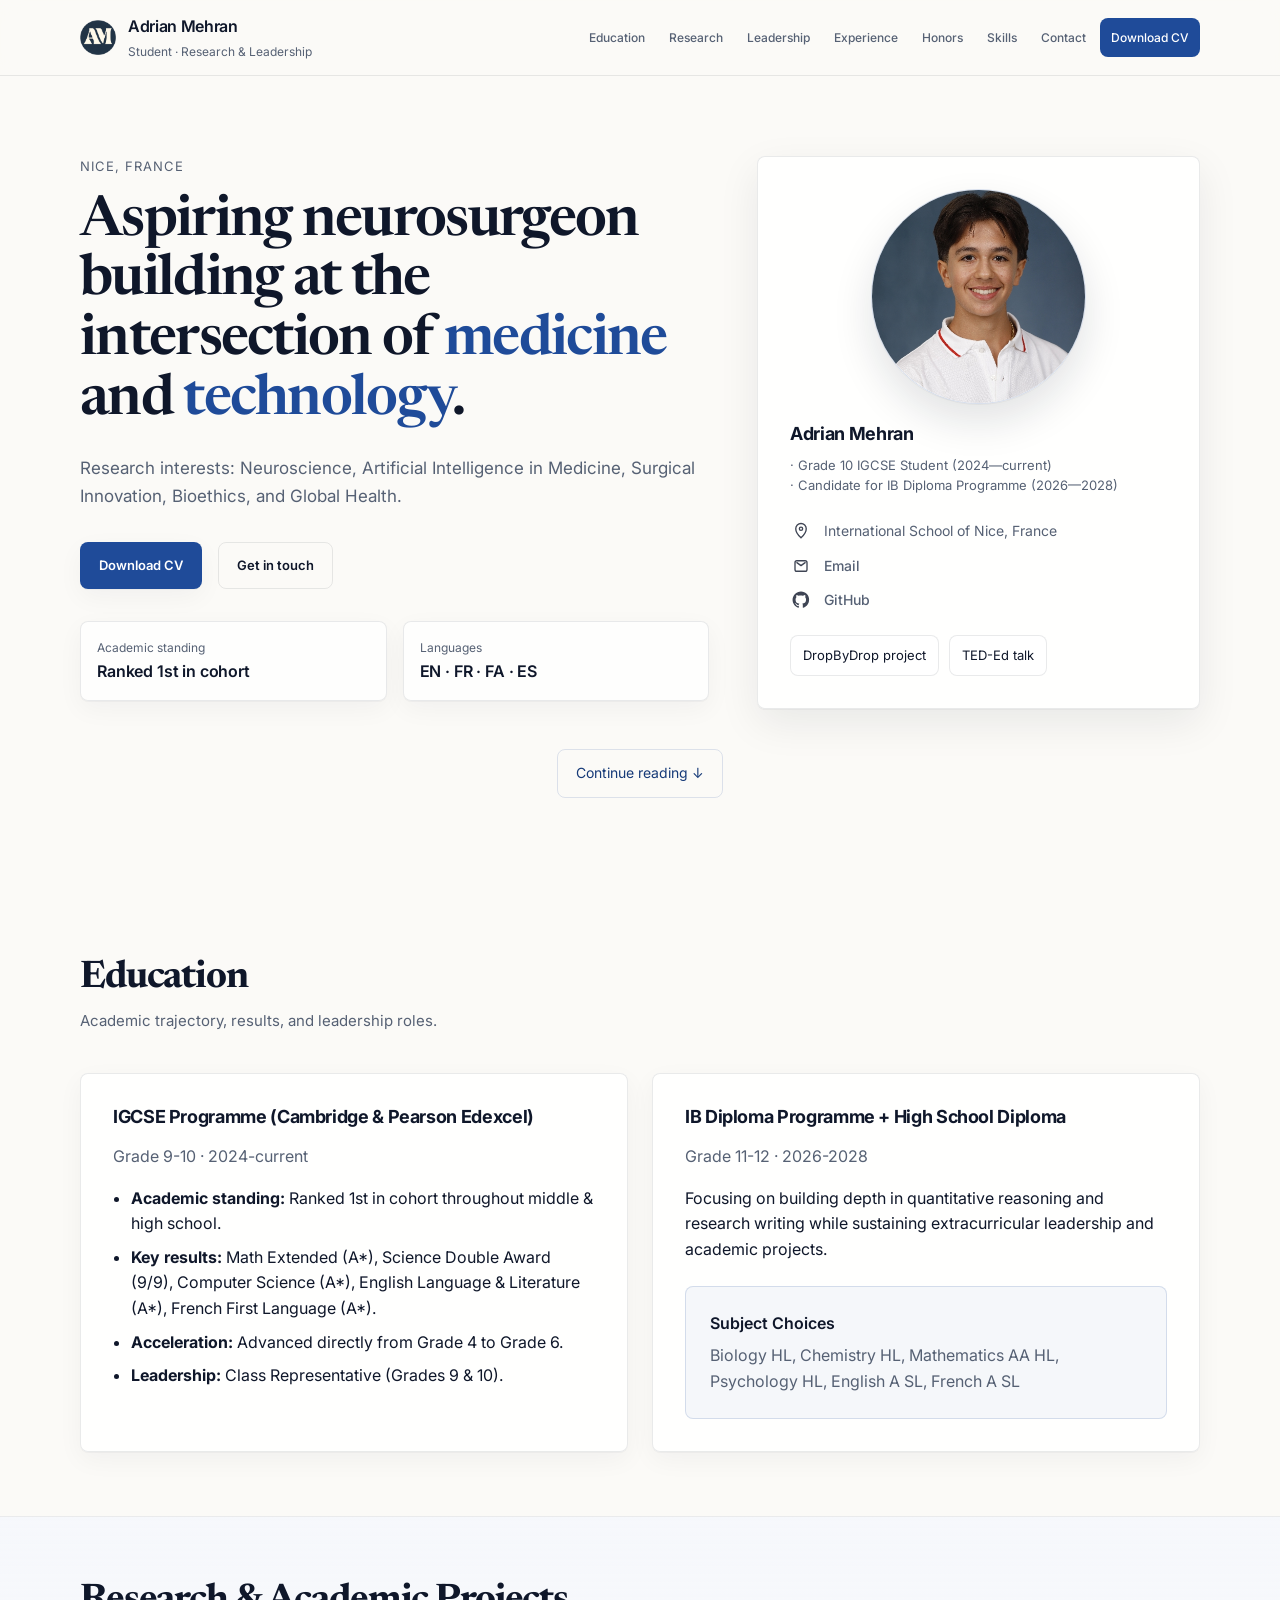
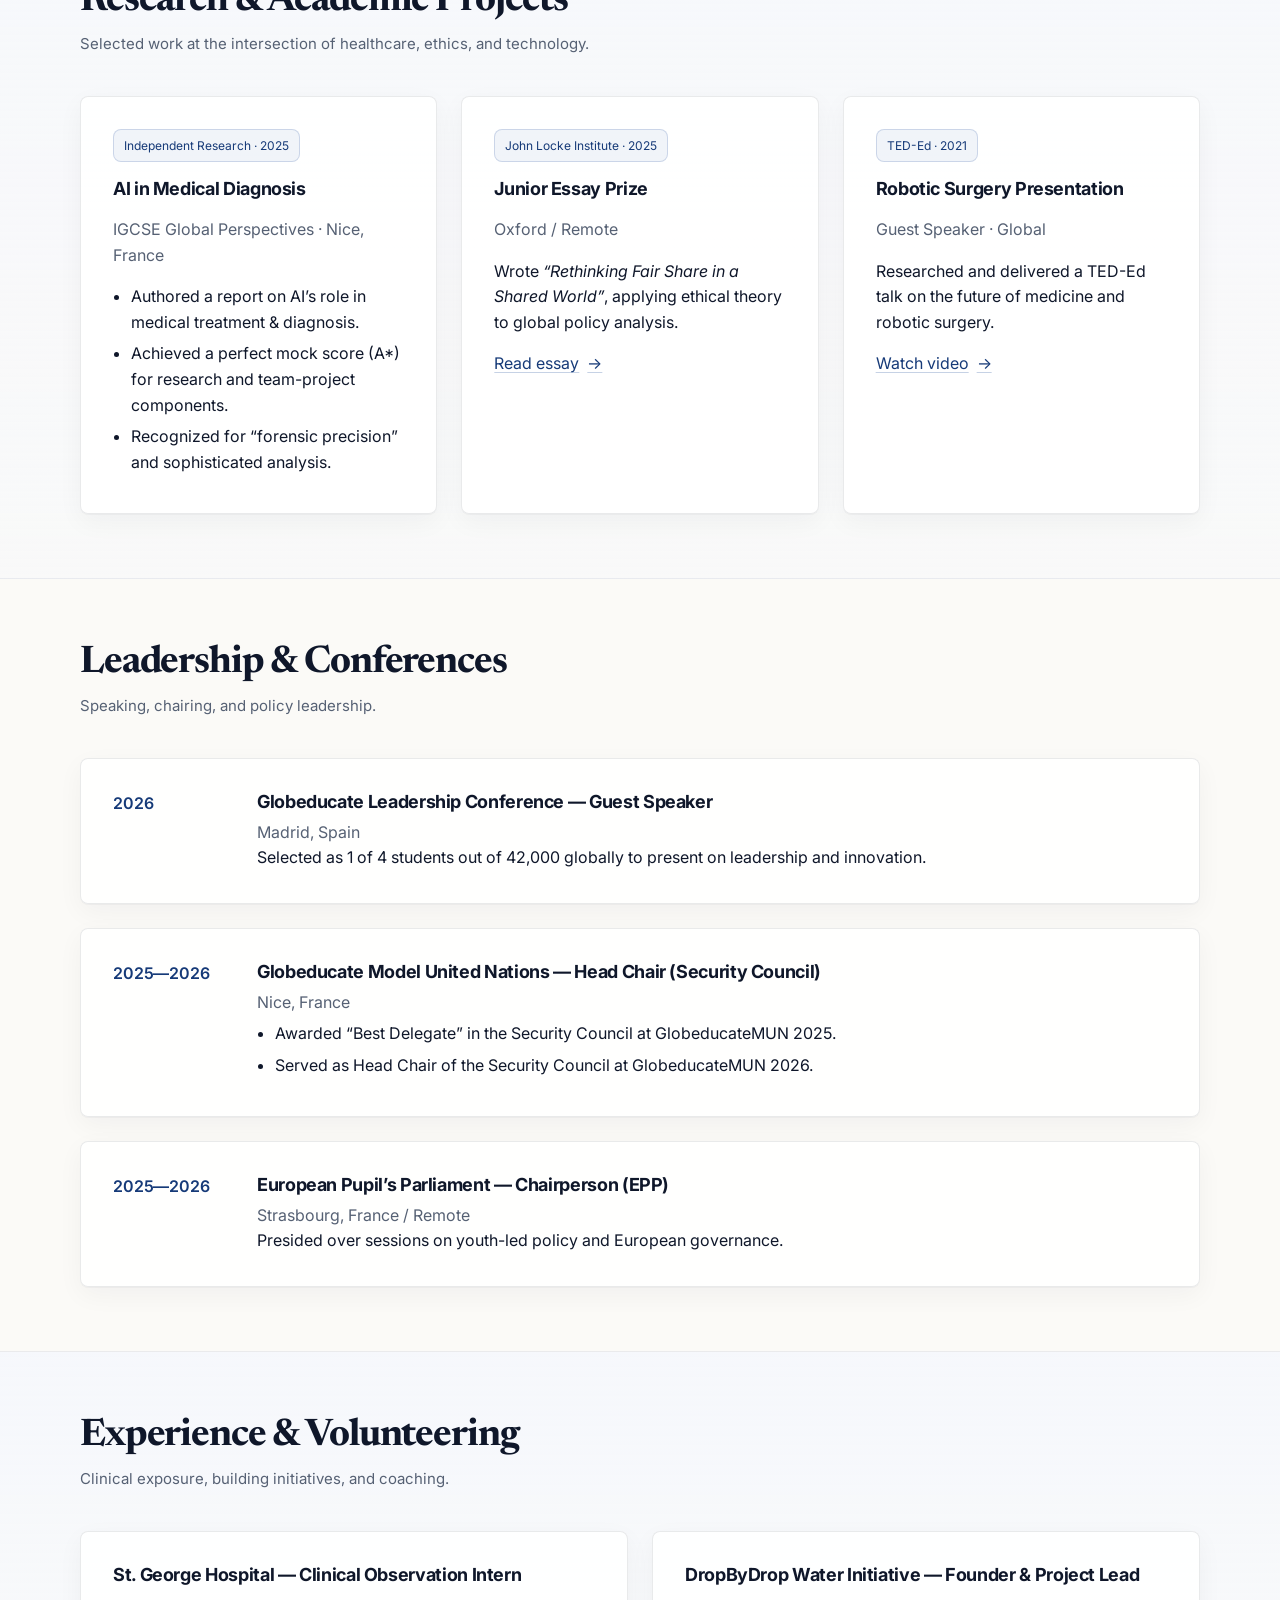
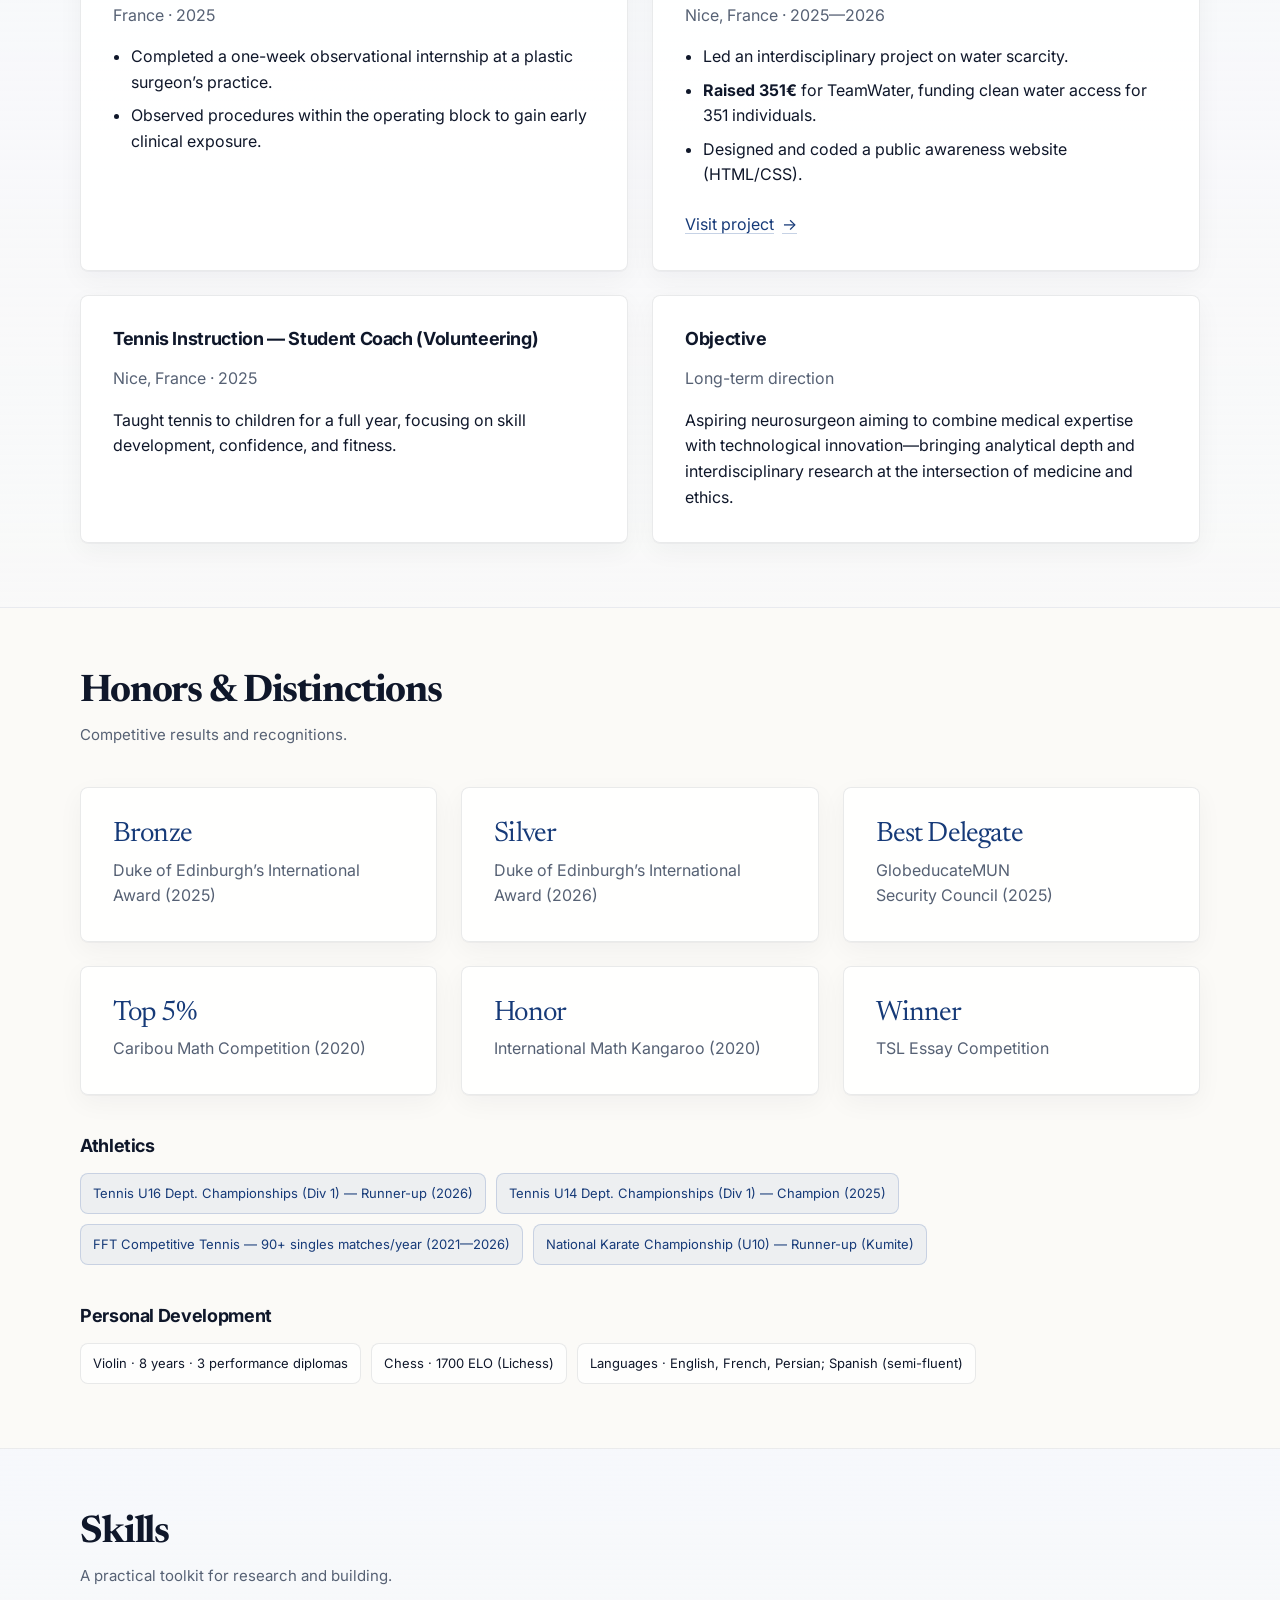
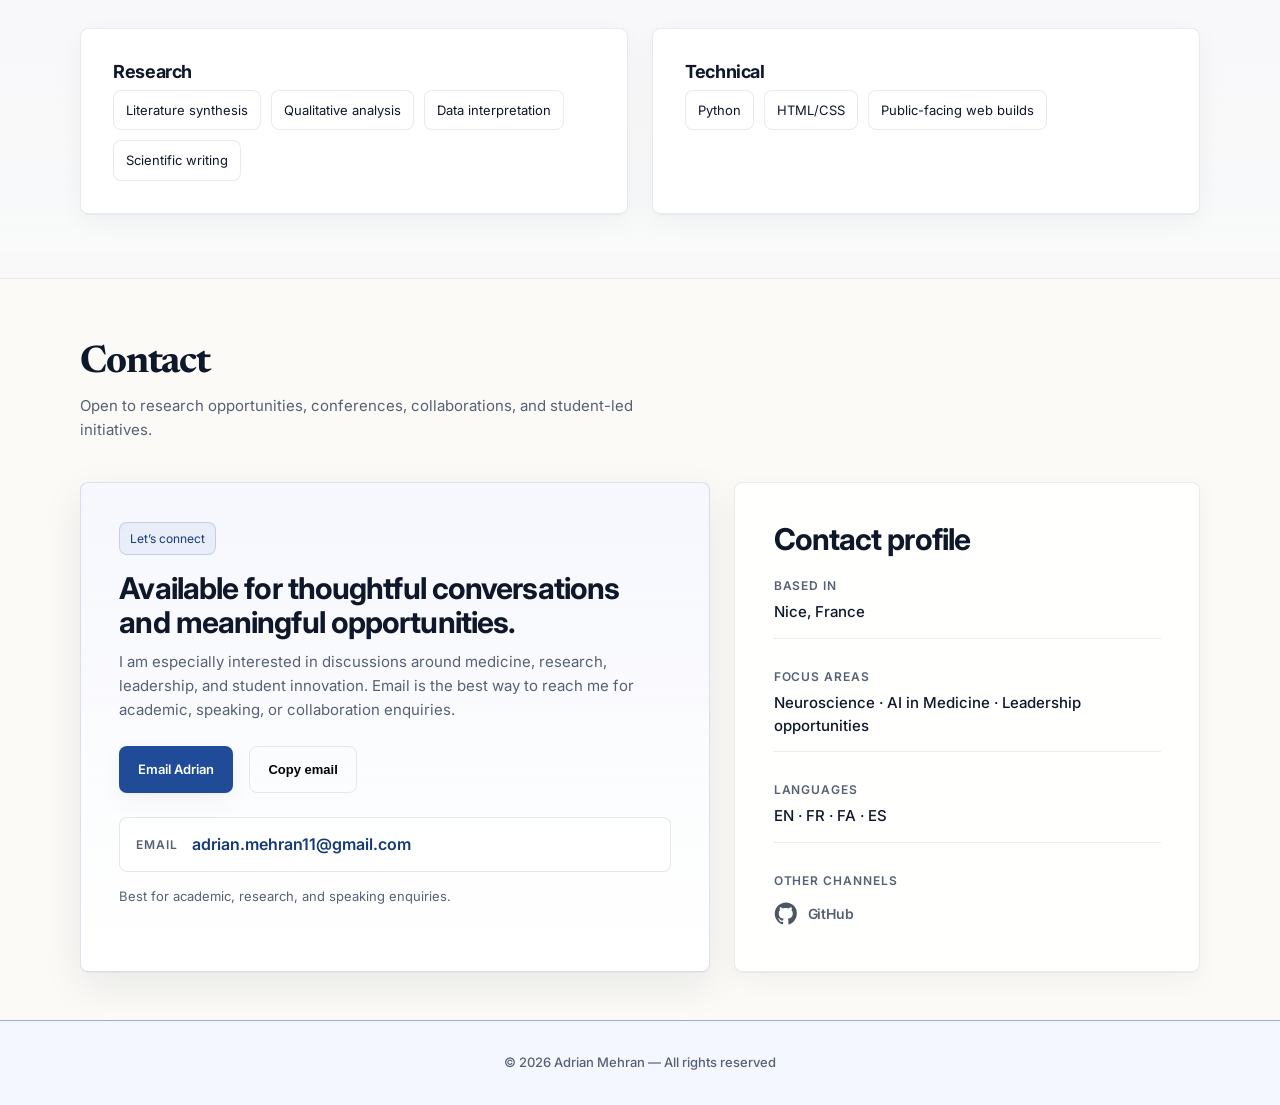
==== index.html @ 79868af9 "Add files via upload" ====
<!doctype html>
<html lang="en">
  <head>
    <meta charset="UTF-8" />
    <meta name="viewport" content="width=device-width, initial-scale=1" />
    <title>Adrian Mehran</title>
    <meta
      name="description"
      content="Adrian Mehran — Student researcher. Interests: Neuroscience, AI in Medicine, Surgical Innovation, Bioethics, Global Health."
    />

    <!-- Favicon (browser, mobile, and PWA support) -->
    <link rel="apple-touch-icon" sizes="180x180" href="./favicon/apple-touch-icon.png" />
    <link rel="icon" type="image/png" sizes="32x32" href="./favicon/favicon-32x32.png" />
    <link rel="icon" type="image/png" sizes="16x16" href="./favicon/favicon-16x16.png" />
    <link rel="shortcut icon" href="./favicon/favicon.ico" />
    <link rel="manifest" href="./favicon/site.webmanifest" />

    <!-- Clean, modern typefaces -->
    <link rel="preconnect" href="https://fonts.googleapis.com" />
    <link rel="preconnect" href="https://fonts.gstatic.com" crossorigin />
    <link
      href="https://fonts.googleapis.com/css2?family=Inter:wght@400;500;600&family=Newsreader:opsz,wght@6..72,500;6..72,600&display=swap"
      rel="stylesheet"
    />

    <link rel="stylesheet" href="style.css" />
  </head>

  <body>
    <a class="skip-link" href="#content">Skip to content</a>

    <!-- Top Nav -->
    <header class="topbar" role="banner">
      <div class="wrap topbar__inner">
        <div class="topbar__brandSlot">
          <img src="img/logo.png" alt="Logo" class="logo" />

          <a class="brand" href="#home" aria-label="Go to top">
            <span class="brand__name">Adrian Mehran</span>
            <span class="brand__tag">Student · Research & Leadership</span>
          </a>
        </div>

        <nav class="nav" aria-label="Primary">
          <button class="nav__toggle" type="button" aria-expanded="false" aria-controls="navMenu">
            <span class="nav__toggleLine"></span>
            <span class="nav__toggleLine"></span>
            <span class="nav__toggleLine"></span>
            <span class="sr-only">Open menu</span>
          </button>

          <div id="navMenu" class="nav__menu">
            <a class="nav__link" href="#education">Education</a>
            <a class="nav__link" href="#research">Research</a>
            <a class="nav__link" href="#leadership">Leadership</a>
            <a class="nav__link" href="#experience">Experience</a>
            <a class="nav__link" href="#honors">Honors</a>
            <a class="nav__link" href="#skills">Skills</a>
            <a class="nav__link" href="#contact">Contact</a>
            <a
              class="nav__link nav__link--cta nav__link--cv"
              href="assets/Adrian_Mehran_CV.pdf"
              target="_blank"
              rel="noopener noreferrer"
            >
              Download CV
            </a>
          </div>
        </nav>
      </div>
    </header>

    <main id="content">
      <!-- HERO -->
      <section id="home" class="hero">
        <div class="wrap hero__grid">
          <div class="hero__left reveal">
            <p class="eyebrow">Nice, France</p>
            <h1 class="hero__title">
              Aspiring neurosurgeon building at the intersection of
              <span class="accent">medicine</span> and
              <span class="accent">technology</span>.
            </h1>
            <p class="hero__subtitle">
              Research interests: Neuroscience, Artificial Intelligence in Medicine, Surgical
              Innovation, Bioethics, and Global Health.
            </p>

            <div class="hero__actions">
              <a class="btn btn--primary" href="assets/Adrian_Mehran_CV.pdf" download>Download CV</a>
              <a class="btn btn--ghost" href="#contact">Get in touch</a>
            </div>

            <div class="hero__meta">
              <div class="metaCard">
                <div class="metaCard__label">Academic standing</div>
                <div class="metaCard__value">Ranked 1st in cohort</div>
              </div>
              <div class="metaCard">
                <div class="metaCard__label">Languages</div>
                <div class="metaCard__value">EN · FR · FA · ES</div>
              </div>
            </div>
          </div>

          <aside class="hero__right reveal" aria-label="Profile">
            <div class="profileCard">
              <div class="profileCard__avatar">
                <img
                  class="avatarImg"
                  src="img/adrian_portrait.jpg"
                  alt="Portrait of Adrian Mehran"
                  loading="lazy"
                />
              </div>

              <div class="profileCard__body">
                <h2 class="profileCard__name">Adrian Mehran</h2>
                <p class="profileCard__role">
                  · Grade 10 IGCSE Student (2024—current)
                  <br />
                  · Candidate for IB Diploma Programme (2026—2028)
                </p>

                <ul class="infoList" aria-label="Contact links">
                  <li class="infoItem">
                    <span class="infoIcon" aria-hidden="true">
                      <svg viewBox="0 0 24 24" width="18" height="18" fill="none">
                        <path
                          d="M12 21s7-6.1 7-12a7 7 0 1 0-14 0c0 5.9 7 12 7 12Z"
                          stroke="currentColor"
                          stroke-width="1.8"
                        />
                        <path
                          d="M12 11.2a2.2 2.2 0 1 0 0-4.4 2.2 2.2 0 0 0 0 4.4Z"
                          stroke="currentColor"
                          stroke-width="1.8"
                        />
                      </svg>
                    </span>
                    <span class="infoText">International School of Nice, France</span>
                  </li>

                  <li class="infoItem">
                    <span class="infoIcon" aria-hidden="true">
                      <svg viewBox="0 0 24 24" width="18" height="18" fill="none">
                        <path
                          d="M4 7.5A2.5 2.5 0 0 1 6.5 5h11A2.5 2.5 0 0 1 20 7.5v9A2.5 2.5 0 0 1 17.5 19h-11A2.5 2.5 0 0 1 4 16.5v-9Z"
                          stroke="currentColor"
                          stroke-width="1.8"
                        />
                        <path
                          d="m6.5 7.5 5.5 4 5.5-4"
                          stroke="currentColor"
                          stroke-width="1.8"
                          stroke-linecap="round"
                          stroke-linejoin="round"
                        />
                      </svg>
                    </span>
                    <a class="infoLink" href="mailto:adrian.mehran11@gmail.com">Email</a>
                  </li>

                  <li class="infoItem">
                    <span class="infoIcon" aria-hidden="true">
                      <svg viewBox="0 0 24 24" width="18" height="18" fill="currentColor">
                        <path
                          d="M12 .5C5.73.5.75 5.48.75 11.75c0 4.92 3.19 9.1 7.62 10.58.56.1.76-.24.76-.54v-2c-3.1.67-3.75-1.32-3.75-1.32-.5-1.28-1.23-1.62-1.23-1.62-1-.68.08-.67.08-.67 1.1.08 1.68 1.13 1.68 1.13.98 1.68 2.57 1.2 3.2.92.1-.71.38-1.2.7-1.47-2.47-.28-5.06-1.24-5.06-5.5 0-1.22.43-2.22 1.13-3-.12-.28-.49-1.41.1-2.94 0 0 .92-.29 3.02 1.15.88-.25 1.82-.37 2.75-.38.93 0 1.87.13 2.75.38 2.1-1.44 3.02-1.15 3.02-1.15.59 1.53.22 2.66.1 2.94.7.78 1.13 1.78 1.13 3 0 4.27-2.6 5.22-5.08 5.49.39.34.74 1.02.74 2.06v3.05c0 .3.2.65.77.54 4.43-1.48 7.62-5.66 7.62-10.58C23.25 5.48 18.27.5 12 .5Z"
                        />
                      </svg>
                    </span>
                    <a class="infoLink" href="https://github.com/adrianmehran" target="_blank" rel="noreferrer">
                      GitHub
                    </a>
                  </li>
                </ul>

                <div class="profileCard__links">
                  <a class="chip" href="https://adrianmehran.github.io/DropByDrop/" target="_blank" rel="noreferrer">
                    DropByDrop project
                  </a>
                  <a class="chip" href="https://www.youtube.com/watch?v=IgIJ4zUXR5Q" target="_blank" rel="noreferrer">
                    TED-Ed talk
                  </a>
                </div>
              </div>
            </div>
          </aside>
        </div>

        <div class="hero__scroll">
          <a href="#education" class="scrollBtn">Continue reading ↓</a>
        </div>
      </section>

      <!-- EDUCATION -->
      <section id="education" class="section">
        <div class="wrap">
          <div class="sectionHeader reveal">
            <h2>Education</h2>
            <p>Academic trajectory, results, and leadership roles.</p>
          </div>

          <div class="grid2">
            <article class="card reveal">
              <div class="card__top">
                <h3>IGCSE Programme (Cambridge & Pearson Edexcel)</h3>
                <p class="muted">Grade 9-10 · 2024-current</p>
              </div>
              <ul class="list">
                <li><strong>Academic standing:</strong> Ranked 1st in cohort throughout middle & high school.</li>
                <li>
                  <strong>Key results:</strong> Math Extended (A*), Science Double Award (9/9),
                  Computer Science (A*), English Language & Literature (A*), French First
                  Language (A*).
                </li>
                <li><strong>Acceleration:</strong> Advanced directly from Grade 4 to Grade 6.</li>
                <li><strong>Leadership:</strong> Class Representative (Grades 9 & 10).</li>
              </ul>
            </article>

            <article class="card reveal">
              <div class="card__top">
                <h3>IB Diploma Programme + High School Diploma</h3>
                <p class="muted">Grade 11-12 · 2026-2028</p>
              </div>
              <p class="body">
                Focusing on building depth in quantitative reasoning and research writing while
                sustaining extracurricular leadership and academic projects.
              </p>

              <div class="callout">
                <div class="callout__title">Subject Choices</div>
                <p class="callout__text">
                  Biology HL, Chemistry HL, Mathematics AA HL, Psychology HL, English A SL, French A SL
                </p>
              </div>
            </article>
          </div>
        </div>
      </section>

      <!-- RESEARCH -->
      <section id="research" class="section section--tint">
        <div class="wrap">
          <div class="sectionHeader reveal">
            <h2>Research & Academic Projects</h2>
            <p>Selected work at the intersection of healthcare, ethics, and technology.</p>
          </div>

          <div class="grid3">
            <article class="card card--hover reveal">
              <div class="pill">Independent Research · 2025</div>
              <h3>AI in Medical Diagnosis</h3>
              <p class="muted">IGCSE Global Perspectives · Nice, France</p>
              <ul class="list list--tight">
                <li>Authored a report on AI’s role in medical treatment & diagnosis.</li>
                <li>Achieved a perfect mock score (A*) for research and team-project components.</li>
                <li>Recognized for “forensic precision” and sophisticated analysis.</li>
              </ul>
            </article>

            <article class="card card--hover reveal">
              <div class="pill">John Locke Institute · 2025</div>
              <h3>Junior Essay Prize</h3>
              <p class="muted">Oxford / Remote</p>
              <p class="body">
                Wrote <em>“Rethinking Fair Share in a Shared World”</em>, applying ethical theory
                to global policy analysis.
              </p>
              <a class="textLink" href="assets/Adrian Mehran John Locke Essay 2025.pdf" target="_blank" rel="noreferrer">
                Read essay <span aria-hidden="true">→</span>
              </a>
            </article>

            <article class="card card--hover reveal">
              <div class="pill">TED-Ed · 2021</div>
              <h3>Robotic Surgery Presentation</h3>
              <p class="muted">Guest Speaker · Global</p>
              <p class="body">
                Researched and delivered a TED-Ed talk on the future of medicine and robotic
                surgery.
              </p>
              <a class="textLink" href="https://www.youtube.com/watch?v=IgIJ4zUXR5Q" target="_blank" rel="noreferrer">
                Watch video <span aria-hidden="true">→</span>
              </a>
            </article>
          </div>
        </div>
      </section>

      <!-- LEADERSHIP -->
      <section id="leadership" class="section">
        <div class="wrap">
          <div class="sectionHeader reveal">
            <h2>Leadership & Conferences</h2>
            <p>Speaking, chairing, and policy leadership.</p>
          </div>

          <div class="timeline">
            <article class="tItem reveal">
              <div class="tItem__time">2026</div>
              <div class="tItem__content">
                <h3>Globeducate Leadership Conference — Guest Speaker</h3>
                <p class="muted">Madrid, Spain</p>
                <p class="body">
                  Selected as 1 of 4 students out of 42,000 globally to present on leadership and innovation.
                </p>
              </div>
            </article>

            <article class="tItem reveal">
              <div class="tItem__time">2025—2026</div>
              <div class="tItem__content">
                <h3>Globeducate Model United Nations — Head Chair (Security Council)</h3>
                <p class="muted">Nice, France</p>
                <ul class="list list--tight">
                  <li>Awarded “Best Delegate” in the Security Council at GlobeducateMUN 2025.</li>
                  <li>Served as Head Chair of the Security Council at GlobeducateMUN 2026.</li>
                </ul>
              </div>
            </article>

            <article class="tItem reveal">
              <div class="tItem__time">2025—2026</div>
              <div class="tItem__content">
                <h3>European Pupil’s Parliament — Chairperson (EPP)</h3>
                <p class="muted">Strasbourg, France / Remote</p>
                <p class="body">Presided over sessions on youth-led policy and European governance.</p>
              </div>
            </article>
          </div>
        </div>
      </section>

      <!-- EXPERIENCE -->
      <section id="experience" class="section section--tint">
        <div class="wrap">
          <div class="sectionHeader reveal">
            <h2>Experience & Volunteering</h2>
            <p>Clinical exposure, building initiatives, and coaching.</p>
          </div>

          <div class="grid2">
            <article class="card reveal">
              <div class="card__top">
                <h3>St. George Hospital — Clinical Observation Intern</h3>
                <p class="muted">France · 2025</p>
              </div>
              <ul class="list">
                <li>Completed a one-week observational internship at a plastic surgeon’s practice.</li>
                <li>Observed procedures within the operating block to gain early clinical exposure.</li>
              </ul>
            </article>

            <article class="card reveal">
              <div class="card__top">
                <h3>DropByDrop Water Initiative — Founder & Project Lead</h3>
                <p class="muted">Nice, France · 2025—2026</p>
              </div>
              <ul class="list">
                <li>Led an interdisciplinary project on water scarcity.</li>
                <li><strong>Raised 351€</strong> for TeamWater, funding clean water access for 351 individuals.</li>
                <li>Designed and coded a public awareness website (HTML/CSS).</li>
              </ul>
              <a class="textLink" href="https://adrianmehran.github.io/DropByDrop/" target="_blank" rel="noreferrer">
                Visit project <span aria-hidden="true">→</span>
              </a>
            </article>

            <article class="card reveal">
              <div class="card__top">
                <h3>Tennis Instruction — Student Coach (Volunteering)</h3>
                <p class="muted">Nice, France · 2025</p>
              </div>
              <p class="body">
                Taught tennis to children for a full year, focusing on skill development,
                confidence, and fitness.
              </p>
            </article>

            <article class="card reveal">
              <div class="card__top">
                <h3>Objective</h3>
                <p class="muted">Long-term direction</p>
              </div>
              <p class="body">
                Aspiring neurosurgeon aiming to combine medical expertise with technological
                innovation—bringing analytical depth and interdisciplinary research at the
                intersection of medicine and ethics.
              </p>
            </article>
          </div>
        </div>
      </section>

      <!-- HONORS -->
      <section id="honors" class="section">
        <div class="wrap">
          <div class="sectionHeader reveal">
            <h2>Honors & Distinctions</h2>
            <p>Competitive results and recognitions.</p>
          </div>

          <div class="grid3">
            <article class="statCard reveal">
              <div class="statCard__value">Bronze</div>
              <div class="statCard__label">Duke of Edinburgh’s International Award (2025)</div>
            </article>
            <article class="statCard reveal">
              <div class="statCard__value">Silver</div>
              <div class="statCard__label">Duke of Edinburgh’s International Award (2026)</div>
            </article>
            <article class="statCard reveal">
              <div class="statCard__value">Best Delegate</div>
              <div class="statCard__label">GlobeducateMUN <br> Security Council (2025)</div>
            </article>
            <article class="statCard reveal">
              <div class="statCard__value">Top 5%</div>
              <div class="statCard__label">Caribou Math Competition (2020)</div>
            </article>
            <article class="statCard reveal">
              <div class="statCard__value">Honor</div>
              <div class="statCard__label">International Math Kangaroo (2020)</div>
            </article>
            <article class="statCard reveal">
              <div class="statCard__value">Winner</div>
              <div class="statCard__label">TSL Essay Competition</div>
            </article>
          </div>

          <div class="subSection reveal">
            <h3>Athletics</h3>
            <div class="chips">
              <span class="chip chip--solid">Tennis U16 Dept. Championships (Div 1) — Runner-up (2026)</span>
              <span class="chip chip--solid">Tennis U14 Dept. Championships (Div 1) — Champion (2025)</span>
              <span class="chip chip--solid">FFT Competitive Tennis — 90+ singles matches/year (2021—2026)</span>
              <span class="chip chip--solid">National Karate Championship (U10) — Runner-up (Kumite)</span>
            </div>
          </div>

          <div class="subSection reveal">
            <h3>Personal Development</h3>
            <div class="chips">
              <span class="chip">Violin · 8 years · 3 performance diplomas</span>
              <span class="chip">Chess · 1700 ELO (Lichess)</span>
              <span class="chip">Languages · English, French, Persian; Spanish (semi-fluent)</span>
            </div>
          </div>
        </div>
      </section>

      <!-- SKILLS -->
      <section id="skills" class="section section--tint">
        <div class="wrap">
          <div class="sectionHeader reveal">
            <h2>Skills</h2>
            <p>A practical toolkit for research and building.</p>
          </div>

          <div class="grid2">
            <article class="card reveal">
              <h3>Research</h3>
              <div class="chips">
                <span class="chip">Literature synthesis</span>
                <span class="chip">Qualitative analysis</span>
                <span class="chip">Data interpretation</span>
                <span class="chip">Scientific writing</span>
              </div>
            </article>
            <article class="card reveal">
              <h3>Technical</h3>
              <div class="chips">
                <span class="chip">Python</span>
                <span class="chip">HTML/CSS</span>
                <span class="chip">Public-facing web builds</span>
              </div>
            </article>
          </div>
        </div>
      </section>

      <!-- CONTACT -->
      <section id="contact" class="section contactSection">
        <div class="wrap">
          <div class="sectionHeader reveal">
            <h2>Contact</h2>
            <p>Open to research opportunities, conferences, collaborations, and student-led initiatives.</p>
          </div>

          <div class="contactGrid">
            <article class="card contactCard contactCard--primary reveal">
              <span class="pill">Let’s connect</span>
              <h3>Available for thoughtful conversations and meaningful opportunities.</h3>
              <p class="body contactLead">
                I am especially interested in discussions around medicine, research, leadership,
                and student innovation. Email is the best way to reach me for academic, speaking,
                or collaboration enquiries.
              </p>

              <div class="contactActions">
                <a class="btn btn--primary" href="mailto:adrian.mehran11@gmail.com">Email Adrian</a>
                <button class="btn btn--ghost" type="button" data-copy="adrian.mehran11@gmail.com">
                  Copy email
                </button>
              </div>

              <div class="contactEmailRow" aria-label="Email address">
                <span class="contactEmailLabel">Email</span>
                <a class="contactEmailValue" href="mailto:adrian.mehran11@gmail.com">
                  adrian.mehran11@gmail.com
                </a>
              </div>

              <p class="contactNote">Best for academic, research, and speaking enquiries.</p>
              <p class="contactToast" id="copyToast" role="status" aria-live="polite"></p>
            </article>

            <article class="card contactCard reveal">
              <h3>Contact profile</h3>
              <div class="contactFacts" aria-label="Contact profile details">
                <div class="contactFact">
                  <span class="contactFact__label">Based in</span>
                  <span class="contactFact__value">Nice, France</span>
                </div>
                <div class="contactFact">
                  <span class="contactFact__label">Focus areas</span>
                  <span class="contactFact__value">Neuroscience · AI in Medicine · Leadership opportunities</span>
                </div>
                <div class="contactFact">
                  <span class="contactFact__label">Languages</span>
                  <span class="contactFact__value">EN · FR · FA · ES</span>
                </div>
                <div class="contactFact contactFact--channels">
                  <span class="contactFact__label">Other channels</span>
                
                  <div class="contactChannels">
                    <a class="contactChannel" href="https://github.com/adrianmehran" target="_blank" rel="noreferrer">
                      <span class="contactChannel__icon contactChannel__icon--github" aria-hidden="true">
                        <svg viewBox="0 0 24 24" width="22" height="22" fill="currentColor">
                          <path d="M12 .5C5.73.5.75 5.48.75 11.75c0 4.92 3.19 9.1 7.62 10.58.56.1.76-.24.76-.54v-2c-3.1.67-3.75-1.32-3.75-1.32-.5-1.28-1.23-1.62-1.23-1.62-1-.68.08-.67.08-.67 1.1.08 1.68 1.13 1.68 1.13.98 1.68 2.57 1.2 3.2.92.1-.71.38-1.2.7-1.47-2.47-.28-5.06-1.24-5.06-5.5 0-1.22.43-2.22 1.13-3-.12-.28-.49-1.41.1-2.94 0 0 .92-.29 3.02 1.15.88-.25 1.82-.37 2.75-.38.93 0 1.87.13 2.75.38 2.1-1.44 3.02-1.15 3.02-1.15.59 1.53.22 2.66.1 2.94.7.78 1.13 1.78 1.13 3 0 4.27-2.6 5.22-5.08 5.49.39.34.74 1.02.74 2.06v3.05c0 .3.2.65.77.54 4.43-1.48 7.62-5.66 7.62-10.58C23.25 5.48 18.27.5 12 .5Z"/>
                        </svg>
                      </span>
                      <span class="contactChannel__text">GitHub</span>
                    </a>
                  </div>
                </div>
              </div>
            </article>
          </div>

          <footer class="footer">
            <p class="tiny muted">© <span id="year"></span> Adrian Mehran — All rights reserved</p>
          </footer>
        </div>
      </section>
    </main>

    <script src="script.js"></script>
  </body>
</html>
---- style.css ----
/* =========================
   Design system (8pt grid)
   ========================= */
:root {
  --bg: #fbfaf7;
  --surface: #ffffff;
  --surface-soft: #f8f8f5;
  --tint: #f4f7ff;
  --text: #0f172a;
  --muted: #566174;
  --border: rgba(15, 23, 42, 0.09);

  --brand: #1f4b99;
  --brand-ink: #163a78;
  --ring: rgba(31, 75, 153, 0.22);

  --shadow-sm: 0 1px 0 rgba(15, 23, 42, 0.03), 0 8px 26px rgba(15, 23, 42, 0.045);
  --shadow-md: 0 1px 0 rgba(15, 23, 42, 0.04), 0 14px 42px rgba(15, 23, 42, 0.08);

  --radius: 8px;
  --radius-sm: 8px;

  --space-1: 8px;
  --space-2: 16px;
  --space-3: 24px;
  --space-4: 32px;
  --space-5: 40px;
  --space-6: 48px;
  --space-7: 56px;
  --space-8: 64px;

  --max: 1120px;

  --font-sans: Inter, system-ui, -apple-system, Segoe UI, Roboto, Helvetica, Arial, "Apple Color Emoji",
    "Segoe UI Emoji";
  --font-serif: Newsreader, ui-serif, Georgia, serif;
}

*,
*::before,
*::after {
  box-sizing: border-box;
}

html {
  scroll-behavior: smooth;
}

@media (prefers-reduced-motion: reduce) {
  html {
    scroll-behavior: auto;
  }

  *,
  *::before,
  *::after {
    animation-duration: 0.01ms !important;
    animation-iteration-count: 1 !important;
    scroll-behavior: auto !important;
    transition-duration: 0.01ms !important;
  }
}

body {
  margin: 0;
  font-family: var(--font-sans);
  color: var(--text);
  background: var(--bg);
  line-height: 1.6;
}

a {
  color: inherit;
  text-decoration: none;
}

a:focus-visible,
button:focus-visible {
  outline: none;
  box-shadow: 0 0 0 4px var(--ring);
  border-radius: var(--radius-sm);
}

.wrap {
  width: min(var(--max), calc(100% - 2 * var(--space-3)));
  margin: 0 auto;
}

.skip-link {
  position: absolute;
  left: -999px;
  top: var(--space-2);
  padding: var(--space-1) var(--space-2);
  background: var(--surface);
  border: 1px solid var(--border);
  border-radius: var(--radius-sm);
  box-shadow: var(--shadow-sm);
  z-index: 9999;
}

.skip-link:focus {
  left: var(--space-2);
}

/* =========================
   Topbar / Nav
   ========================= */
.topbar {
  position: sticky;
  top: 0;
  z-index: 50;
  backdrop-filter: blur(10px);
  background: rgba(251, 250, 247, 0.9);
  border-bottom: 1px solid var(--border);
}

.topbar__inner {
  display: flex;
  align-items: center;
  justify-content: space-between;
  gap: var(--space-3);
  padding: 14px 0;
}

.topbar__brandSlot {
  display: flex;
  align-items: center;
  gap: 12px;
}

.logo {
  width: 36px;
  height: 36px;
  object-fit: contain;
}

.brand {
  display: grid;
  gap: 2px;
  min-width: 200px;
}

.brand__name {
  font-weight: 600;
  letter-spacing: -0.02em;
}

.brand__tag {
  font-size: 12px;
  color: var(--muted);
}

.nav {
  display: flex;
  align-items: center;
}

.nav__menu {
  display: flex;
  align-items: center;
  gap: 4px;
}

.nav__link {
  font-size: 12px;
  font-weight: 500;
  color: var(--muted);
  padding: 9px 10px;
  border-radius: var(--radius-sm);
  transition: background 160ms ease, color 160ms ease, border-color 160ms ease;
}

.nav__link:hover {
  background: rgba(31, 75, 153, 0.07);
  color: var(--brand-ink);
}

.nav__link.is-active {
  background: rgba(31, 75, 153, 0.08);
  color: var(--brand-ink);
}

.nav__link--cta {
  border: 1px solid rgba(31, 75, 153, 0.2);
}

.nav__link--cta:hover {
  background: rgba(31, 75, 153, 0.1);
}

.nav__link--cv {
  background: var(--brand);
  color: white;
  border: 1px solid rgba(31, 75, 153, 0.35);
}

.nav__link--cv:hover {
  background: var(--brand-ink);
  color: white;
}

.nav__toggle {
  display: none;
  background: transparent;
  border: 1px solid var(--border);
  border-radius: var(--radius-sm);
  padding: 10px;
  box-shadow: var(--shadow-sm);
}

.nav__toggleLine {
  display: block;
  width: 18px;
  height: 2px;
  background: var(--text);
  margin: 4px 0;
  border-radius: 99px;
}

.sr-only {
  position: absolute;
  width: 1px;
  height: 1px;
  padding: 0;
  margin: -1px;
  overflow: hidden;
  clip: rect(0, 0, 0, 0);
  white-space: nowrap;
  border: 0;
}

/* =========================
   Hero
   ========================= */
.hero {
  padding: calc(var(--space-8) + var(--space-2)) 0 var(--space-6);
}

.hero__grid {
  display: grid;
  grid-template-columns: 1.35fr 0.95fr;
  gap: var(--space-6);
  align-items: start;
}

.eyebrow {
  margin: 0 0 var(--space-2);
  color: var(--muted);
  font-size: 13px;
  letter-spacing: 0.08em;
  text-transform: uppercase;
}

.hero__title {
  margin: 0 0 var(--space-3);
  font-family: var(--font-serif);
  font-weight: 600;
  letter-spacing: -0.03em;
  line-height: 1.06;
  font-size: clamp(38px, 4.4vw, 58px);
}

.accent {
  color: var(--brand);
}

.hero__subtitle {
  margin: 0 0 var(--space-4);
  color: var(--muted);
  max-width: 56ch;
  font-size: 17px;
}

.hero__actions {
  display: flex;
  gap: var(--space-2);
  margin-bottom: var(--space-4);
  flex-wrap: wrap;
}

.btn {
  border: 1px solid var(--border);
  border-radius: var(--radius-sm);
  padding: 12px 18px;
  font-size: 13px;
  font-weight: 600;
  background: var(--surface);
  box-shadow: var(--shadow-sm);
  cursor: pointer;
  transition: transform 160ms ease, box-shadow 160ms ease, background 160ms ease, border-color 160ms ease;
}

.btn:hover {
  transform: translateY(-1px);
  box-shadow: var(--shadow-md);
}

.btn--primary {
  background: var(--brand);
  color: white;
  border-color: rgba(31, 75, 153, 0.28);
}

.btn--primary:hover {
  background: var(--brand-ink);
}

.btn--ghost {
  background: transparent;
  box-shadow: none;
}

.btn--ghost:hover {
  background: rgba(255, 255, 255, 0.72);
}

.hero__meta {
  display: grid;
  grid-template-columns: 1fr 1fr;
  gap: var(--space-2);
}

.metaCard {
  padding: var(--space-2);
  border: 1px solid var(--border);
  border-radius: var(--radius);
  background: rgba(255, 255, 255, 0.76);
  box-shadow: var(--shadow-sm);
}

.metaCard__label {
  font-size: 12px;
  color: var(--muted);
}

.metaCard__value {
  margin-top: 2px;
  font-weight: 600;
  letter-spacing: -0.01em;
}

.profileCard {
  border: 1px solid var(--border);
  border-radius: var(--radius);
  background: rgba(255, 255, 255, 0.88);
  box-shadow: var(--shadow-md);
  overflow: hidden;
}

.profileCard__avatar {
  padding: var(--space-4) var(--space-4) var(--space-2);
  display: flex;
  justify-content: center;
}

.avatarImg {
  width: 215px;
  height: 215px;
  border-radius: 50%;
  object-fit: cover;
  border: 1px solid rgba(31, 75, 153, 0.18);
  box-shadow: 0 1px 0 rgba(15, 23, 42, 0.04), 0 18px 40px rgba(15, 23, 42, 0.12);
}

.profileCard__body {
  padding: 0 var(--space-4) var(--space-4);
}

.profileCard__name {
  margin: 0;
  font-size: 18px;
  letter-spacing: -0.02em;
}

.profileCard__role {
  margin: 6px 0 var(--space-3);
  color: var(--muted);
  font-size: 13px;
}

.profileCard__links {
  display: flex;
  gap: 10px;
  flex-wrap: wrap;
}

/* Info list */
.infoList {
  list-style: none;
  padding: 0;
  margin: 0 0 var(--space-3);
  display: grid;
  gap: 12px;
}

.infoItem {
  display: grid;
  grid-template-columns: 22px 1fr;
  gap: 12px;
  align-items: center;
  color: var(--muted);
  font-size: 14px;
}

.infoIcon {
  width: 22px;
  height: 22px;
  display: grid;
  place-items: center;
  color: rgba(15, 23, 42, 0.8);
}

.infoIcon svg {
  display: block;
}

.infoText {
  color: var(--muted);
}

.infoLink {
  color: var(--muted);
  text-decoration: none;
  font-weight: 500;
}

.infoLink:hover {
  color: var(--brand-ink);
  text-decoration: underline;
  text-decoration-color: rgba(31, 75, 153, 0.55);
  text-underline-offset: 3px;
}

.infoLink:focus-visible {
  color: var(--brand-ink);
  text-decoration: underline;
  text-decoration-color: rgba(31, 75, 153, 0.45);
  text-underline-offset: 3px;
}

/* Hero scroll CTA */
.hero__scroll {
  display: flex;
  justify-content: center;
  margin-top: var(--space-5);
}

.scrollBtn {
  font-size: 14px;
  padding: 12px 18px;
  border-radius: var(--radius-sm);
  background: transparent;
  color: var(--brand-ink);
  border: 1px solid rgba(31, 75, 153, 0.14);
  text-decoration: none;
  transition: background 180ms ease, transform 180ms ease;
}

.scrollBtn:hover {
  background: rgba(31, 75, 153, 0.08);
  transform: translateY(-1px);
}

/* =========================
   Sections
   ========================= */
.section {
  padding: var(--space-8) 0;
}

.section--tint {
  background: linear-gradient(180deg, rgba(244, 247, 255, 0.62), rgba(244, 247, 255, 0.28));
  border-top: 1px solid rgba(15, 23, 42, 0.06);
  border-bottom: 1px solid rgba(15, 23, 42, 0.06);
}

.sectionHeader {
  margin-bottom: var(--space-5);
}

.sectionHeader h2 {
  margin: 0 0 10px;
  font-family: var(--font-serif);
  letter-spacing: -0.03em;
  line-height: 1.08;
  font-size: clamp(30px, 3vw, 38px);
}

.sectionHeader p {
  margin: 0;
  color: var(--muted);
  max-width: 66ch;
  font-size: 15px;
}

.grid2 {
  display: grid;
  grid-template-columns: 1fr 1fr;
  gap: var(--space-3);
}

.grid3 {
  display: grid;
  grid-template-columns: repeat(3, 1fr);
  gap: var(--space-3);
}

.card {
  border: 1px solid var(--border);
  border-radius: var(--radius);
  background: rgba(255, 255, 255, 0.88);
  box-shadow: var(--shadow-sm);
  padding: var(--space-4);
}

.card__top {
  margin-bottom: var(--space-2);
}

.card h3,
.card__top h3,
.tItem__content h3,
.subSection h3 {
  margin: 0 0 6px;
  font-size: 18px;
  line-height: 1.25;
  letter-spacing: -0.02em;
}

.muted {
  color: var(--muted);
}

.body {
  margin: 0;
  color: var(--text);
}

.tiny {
  font-size: 12px;
}

.card--hover {
  transition: transform 160ms ease, box-shadow 160ms ease;
}

.card--hover:hover {
  transform: translateY(-1px);
  box-shadow: var(--shadow-md);
}

.list {
  margin: 0;
  padding-left: 18px;
  color: var(--text);
}

.list li {
  margin: 8px 0;
}

.list--tight li {
  margin: 6px 0;
}

.pill {
  display: inline-flex;
  align-items: center;
  gap: 8px;
  font-size: 12px;
  color: var(--brand-ink);
  border: 1px solid rgba(31, 75, 153, 0.18);
  background: rgba(31, 75, 153, 0.06);
  padding: 6px 10px;
  border-radius: var(--radius-sm);
  margin-bottom: var(--space-2);
}

.callout {
  margin-top: var(--space-3);
  padding: var(--space-3);
  border-radius: var(--radius-sm);
  border: 1px solid rgba(31, 75, 153, 0.16);
  background: rgba(31, 75, 153, 0.045);
}

.callout__title {
  font-weight: 600;
  margin-bottom: 6px;
}

.callout__text {
  margin: 0;
  color: var(--muted);
}

.textLink {
  display: inline-flex;
  gap: 8px;
  align-items: center;
  margin-top: var(--space-2);
  color: var(--brand-ink);
  text-decoration: underline;
  text-decoration-color: rgba(31, 75, 153, 0.25);
  text-underline-offset: 3px;
}

.textLink:hover {
  text-decoration-color: rgba(31, 75, 153, 0.55);
}

/* Timeline */
.timeline {
  display: grid;
  gap: var(--space-3);
}

.tItem {
  display: grid;
  grid-template-columns: 120px 1fr;
  gap: var(--space-3);
  padding: var(--space-4);
  border: 1px solid var(--border);
  border-radius: var(--radius);
  background: rgba(255, 255, 255, 0.88);
  box-shadow: var(--shadow-sm);
}

.tItem__time {
  font-weight: 600;
  color: var(--brand-ink);
  letter-spacing: -0.01em;
}

.tItem__content p {
  margin: 0;
}

/* Stats */
.statCard {
  padding: var(--space-4);
  border-radius: var(--radius);
  border: 1px solid var(--border);
  background: rgba(255, 255, 255, 0.88);
  box-shadow: var(--shadow-sm);
}

.statCard__value {
  font-family: var(--font-serif);
  font-size: 28px;
  line-height: 1.05;
  letter-spacing: -0.03em;
  margin-bottom: 8px;
  color: var(--brand-ink);
}

.statCard__label {
  color: var(--muted);
}

/* Chips */
.chips {
  display: flex;
  flex-wrap: wrap;
  gap: 10px;
}

.chip {
  display: inline-flex;
  align-items: center;
  padding: 9px 12px;
  border-radius: var(--radius-sm);
  border: 1px solid var(--border);
  background: rgba(255, 255, 255, 0.7);
  font-size: 13px;
  color: var(--text);
}

.chip--solid {
  background: rgba(31, 75, 153, 0.06);
  border-color: rgba(31, 75, 153, 0.18);
  color: var(--brand-ink);
}

.subSection {
  margin-top: var(--space-5);
}

.subSection h3 {
  margin-bottom: var(--space-2);
}

/* Contact */
.contactSection {
  position: relative;
  overflow: hidden;
  padding-bottom: 0;
}

.contactGrid {
  display: grid;
  grid-template-columns: 1.15fr 0.85fr;
  gap: var(--space-3);
  align-items: stretch;
}

.contactCard {
  height: 100%;
  padding: clamp(28px, 3vw, 40px);
}

.contactCard--primary {
  background: linear-gradient(180deg, rgba(244, 247, 255, 0.78), rgba(255, 255, 255, 0.9));
  border-color: rgba(31, 75, 153, 0.16);
  box-shadow: var(--shadow-md);
}

.contactCard h3 {
  margin: 0 0 10px;
  font-size: clamp(24px, 3vw, 30px);
  letter-spacing: -0.03em;
  line-height: 1.15;
}

.contactLead {
  max-width: 58ch;
  color: var(--muted);
  font-size: 15px;
}

.contactActions {
  display: flex;
  gap: var(--space-2);
  flex-wrap: wrap;
  margin-top: var(--space-3);
}

.contactEmailRow {
  margin-top: var(--space-3);
  padding: 14px 16px;
  border: 1px solid rgba(15, 23, 42, 0.1);
  border-radius: var(--radius-sm);
  background: rgba(255, 255, 255, 0.72);
  display: flex;
  flex-wrap: wrap;
  align-items: center;
  gap: 10px 14px;
}

.contactEmailLabel {
  font-size: 12px;
  font-weight: 600;
  letter-spacing: 0.08em;
  text-transform: uppercase;
  color: var(--muted);
}

.contactEmailValue {
  font-weight: 600;
  color: var(--brand-ink);
  word-break: break-word;
}

.contactNote {
  margin: 14px 0 0;
  color: var(--muted);
  font-size: 13px;
}

.contactToast {
  min-height: 24px;
  margin: 12px 0 0;
  display: inline-flex;
  align-items: center;
  padding: 0 12px;
  border-radius: var(--radius-sm);
  background: rgba(31, 75, 153, 0.08);
  color: var(--brand-ink);
  font-size: 12px;
  font-weight: 600;
}

.contactToast:empty {
  padding: 0;
  min-height: 0;
  background: transparent;
}

.contactFacts {
  display: grid;
  gap: 14px;
  margin-top: var(--space-2);
}

.contactFact {
  padding: 14px 0;
  border-bottom: 1px solid rgba(15, 23, 42, 0.08);
  display: grid;
  gap: 6px;
}

.contactFact:first-child {
  padding-top: 4px;
}

.contactFact:last-child {
  border-bottom: 0;
  padding-bottom: 0;
}

.contactFact__label {
  font-size: 12px;
  font-weight: 600;
  letter-spacing: 0.08em;
  text-transform: uppercase;
  color: var(--muted);
}

.contactFact__value {
  font-size: 15px;
  font-weight: 500;
  line-height: 1.5;
}

.contactFact--channels {
  gap: 12px;
}

.contactChannels {
  display: flex;
  align-items: center;
  gap: 28px;
  flex-wrap: wrap;
}

.contactChannel {
  display: inline-flex;
  align-items: center;
  gap: 10px;
  color: var(--muted);
  text-decoration: none;
  transition: color 160ms ease, opacity 160ms ease;
}

.contactChannel:hover {
  color: var(--brand-ink);
  opacity: 0.9;
}

.contactChannel__icon {
  width: 24px;
  height: 24px;
  display: grid;
  place-items: center;
  flex: 0 0 24px;
}

.contactChannel__icon svg {
  width: 24px;
  height: 24px;
  display: block;
}

.contactChannel__icon--github {
  color: #4b5563;
}

.contactChannel__text {
  font-size: 14px;
  font-weight: 600;
  letter-spacing: -0.01em;
}

/* Contact footer zone */
#contact {
  position: relative;
  overflow: hidden;
  padding-bottom: 0;
}

#contact .footer {
  margin-top: var(--space-6);
  padding: var(--space-4) 0 var(--space-4);
  position: relative;
  text-align: center;
}

#contact .footer p {
  margin: 0;
  color: var(--muted);
  font-size: 13px;
  font-weight: 500;
}

#contact .footer::after {
  content: "";
  position: absolute;
  top: 0;
  left: 50%;
  transform: translateX(-50%);
  width: 100vw;
  height: 100%;
  background: var(--tint);
  z-index: -1;
}

#contact .footer::before {
  content: "";
  position: absolute;
  top: 0;
  left: 50%;
  transform: translateX(-50%);
  width: 100vw;
  height: 1px;
  background: rgba(31, 75, 153, 0.42);
  z-index: 1;
}

#contact .wrap:last-child {
  margin-bottom: 0;
}

/* Reveal animation */
.reveal {
  opacity: 0;
  transform: translateY(8px);
  transition: opacity 380ms ease, transform 380ms ease;
}

.reveal.is-visible {
  opacity: 1;
  transform: translateY(0);
}

/* Global scroll offset */
section {
  scroll-margin-top: 74px;
}

#education {
  margin-top: var(--space-6);
}

/* Responsive */
@media (max-width: 980px) {
  .hero__grid {
    grid-template-columns: 1fr;
  }

  .hero__meta {
    grid-template-columns: 1fr;
  }

  .grid3 {
    grid-template-columns: 1fr;
  }

  .grid2 {
    grid-template-columns: 1fr;
  }

  .contactGrid {
    grid-template-columns: 1fr;
  }

  .contactCard {
    padding: 28px;
  }

  .tItem {
    grid-template-columns: 1fr;
  }

  .tItem__time {
    font-size: 13px;
  }
}

@media (max-width: 760px) {
  .wrap {
    width: min(var(--max), calc(100% - 2 * var(--space-2)));
  }

  .hero {
    padding-top: var(--space-7);
  }

  .hero__title {
    font-size: clamp(34px, 12vw, 44px);
  }

  .nav__toggle {
    display: inline-flex;
    flex-direction: column;
    align-items: center;
    justify-content: center;
  }

  .nav__menu {
    position: absolute;
    right: calc((100% - min(var(--max), calc(100% - 2 * var(--space-2)))) / 2);
    top: 62px;
    width: min(360px, calc(100vw - 24px));
    display: none;
    flex-direction: column;
    align-items: stretch;
    padding: 10px;
    border-radius: var(--radius);
    border: 1px solid var(--border);
    background: rgba(255, 255, 255, 0.94);
    box-shadow: var(--shadow-md);
  }

  .nav__menu.is-open {
    display: flex;
  }

  .nav__link {
    width: 100%;
  }
}
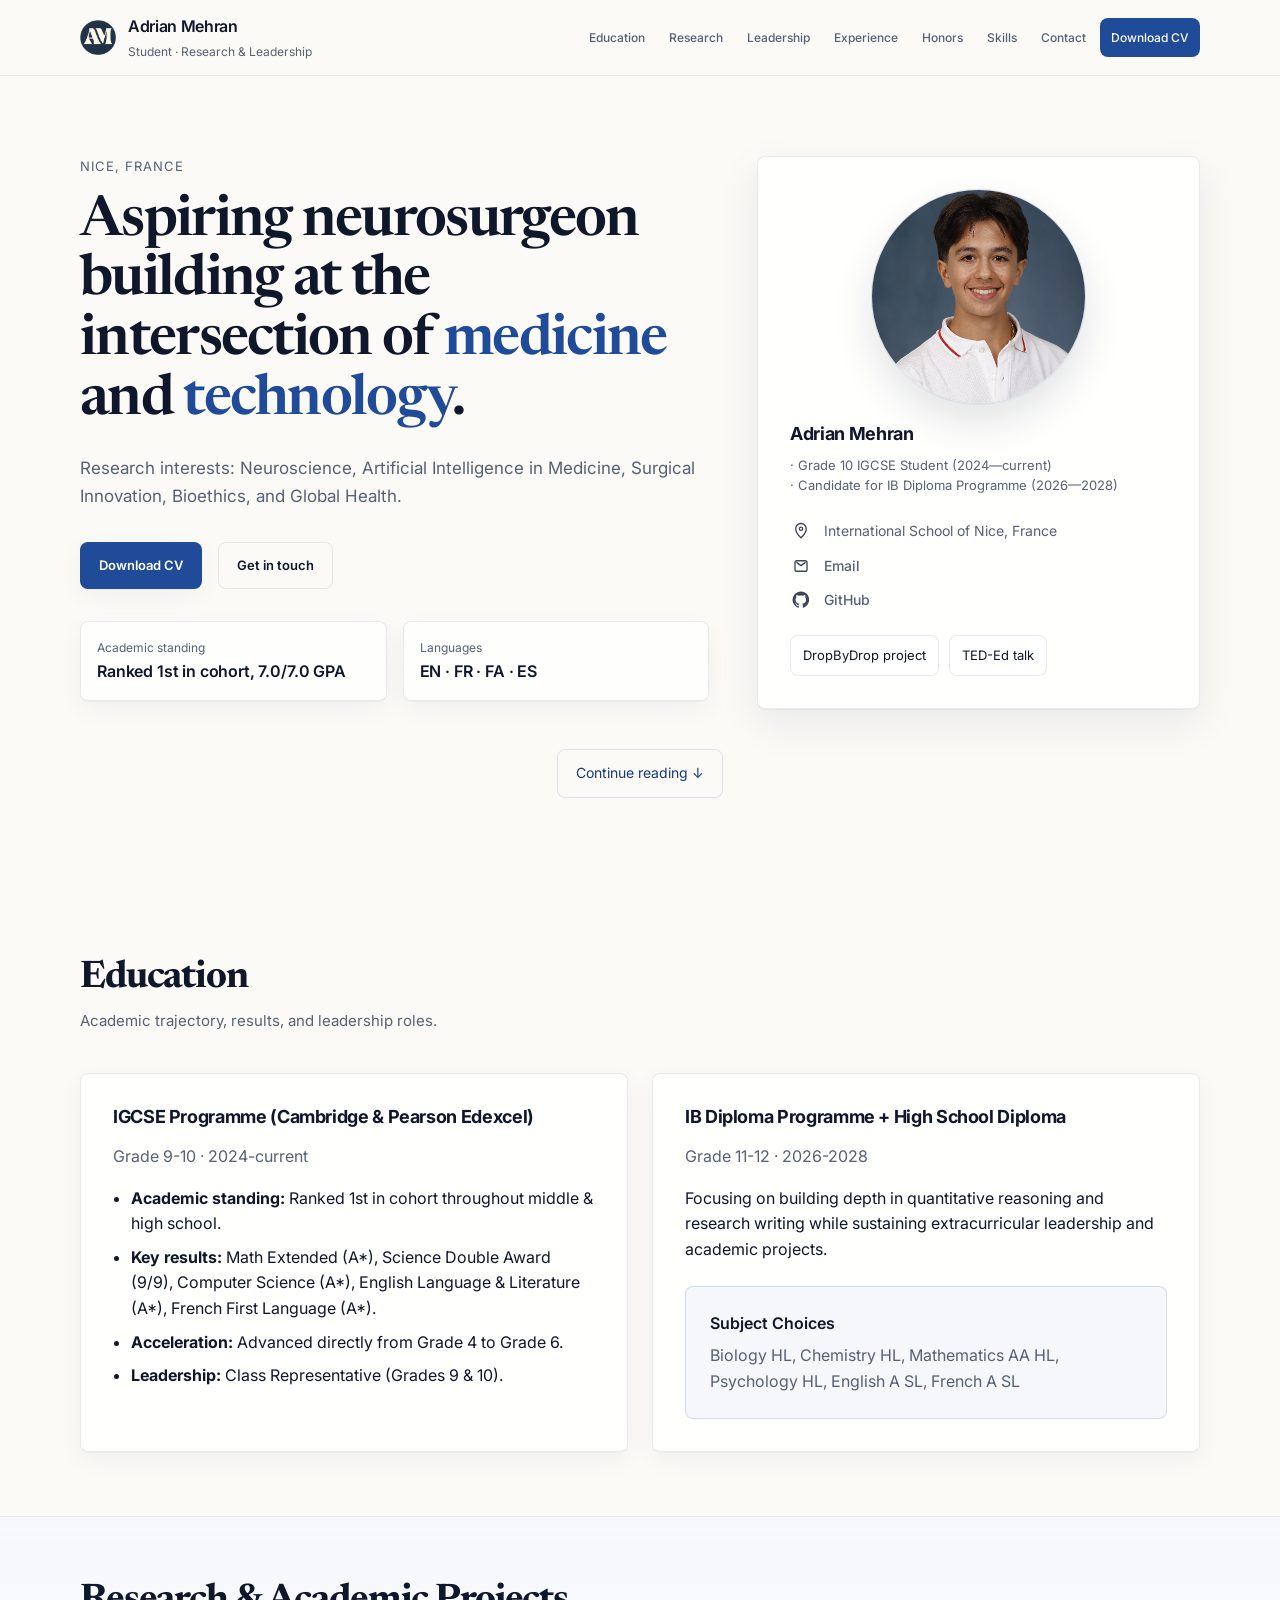
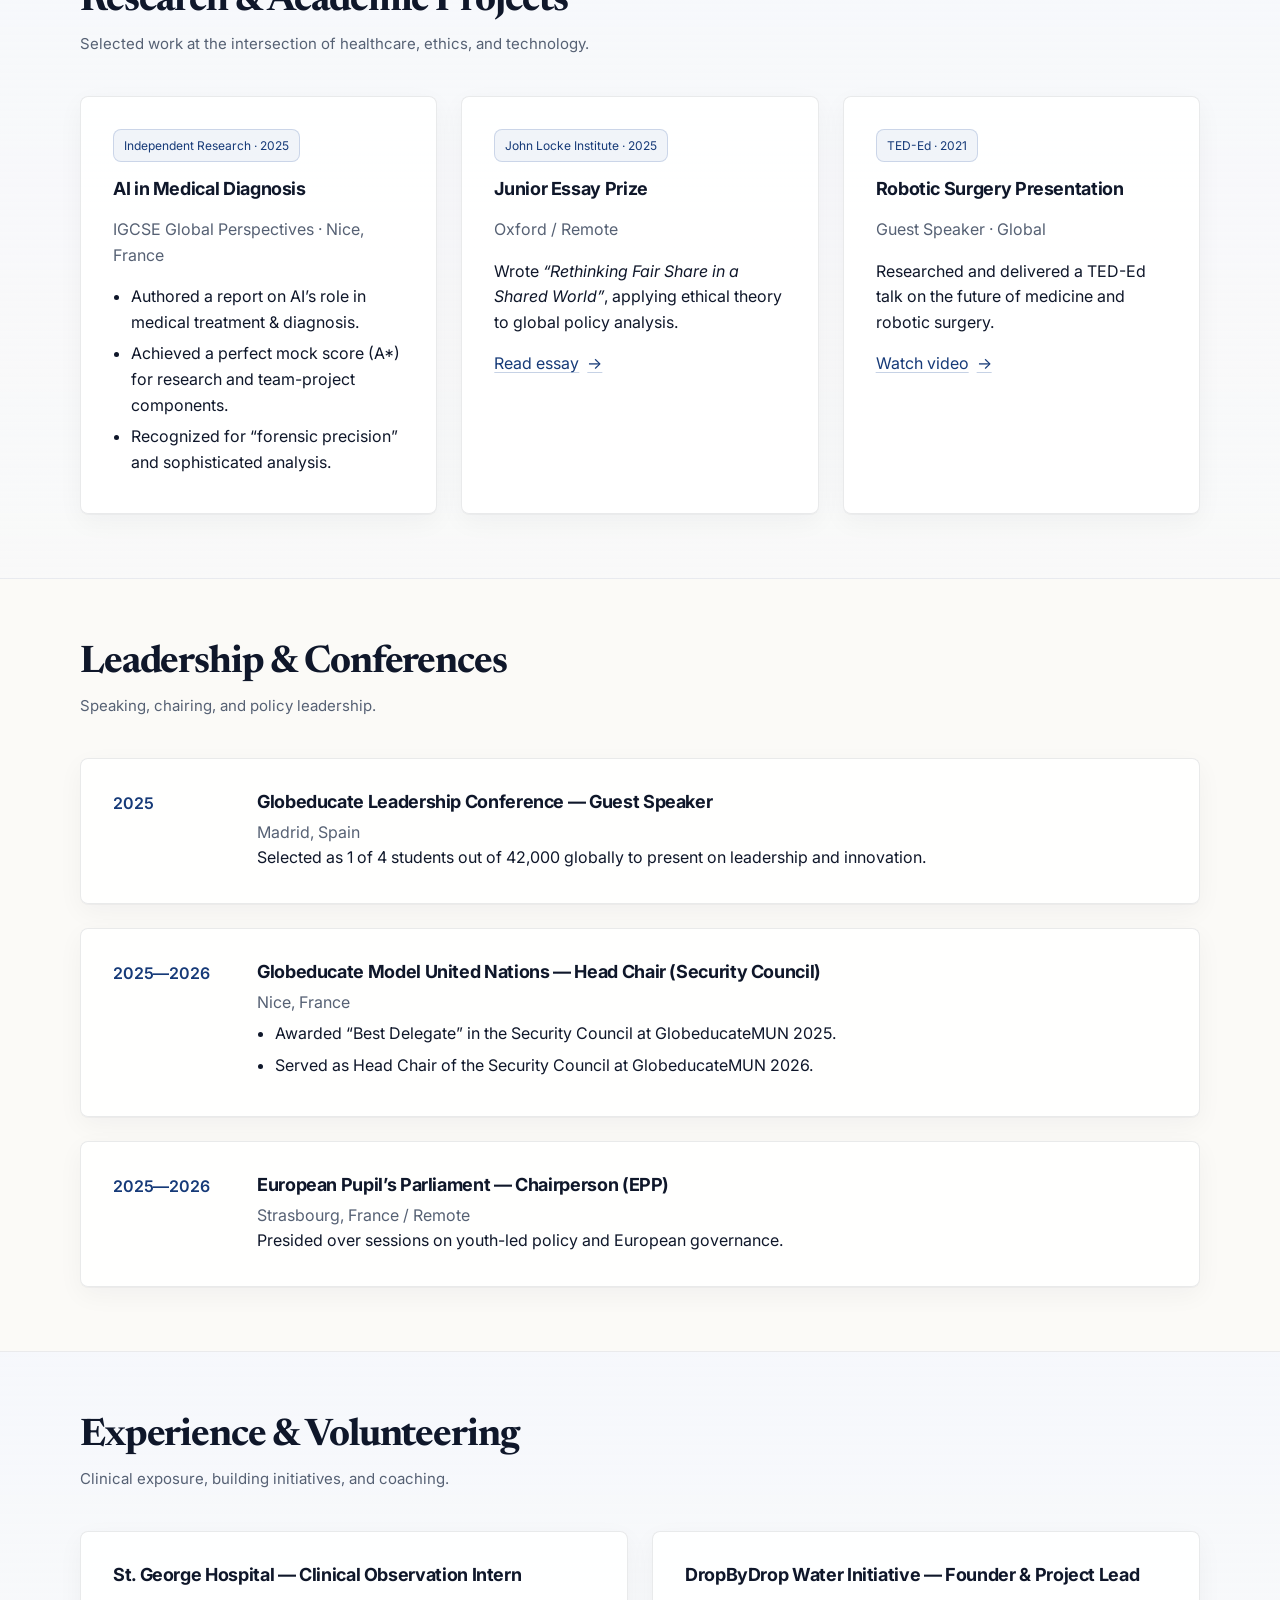
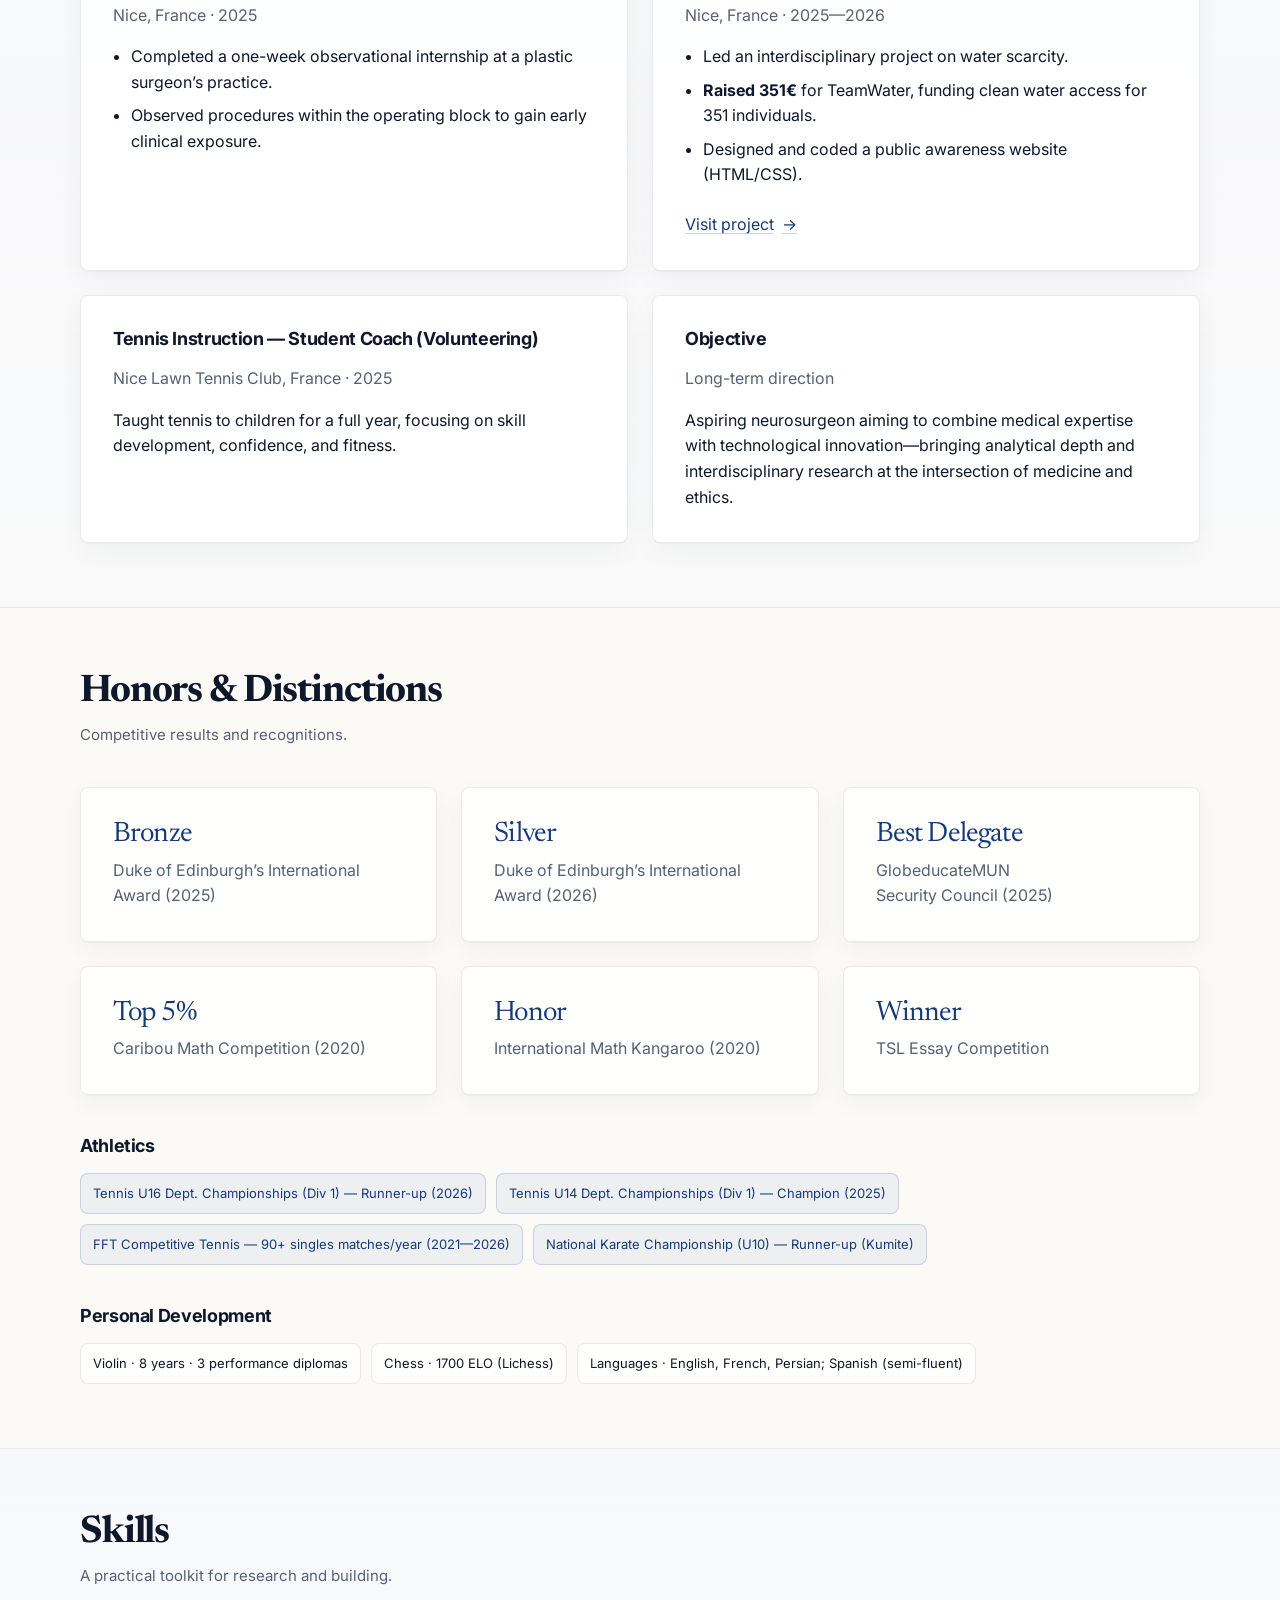
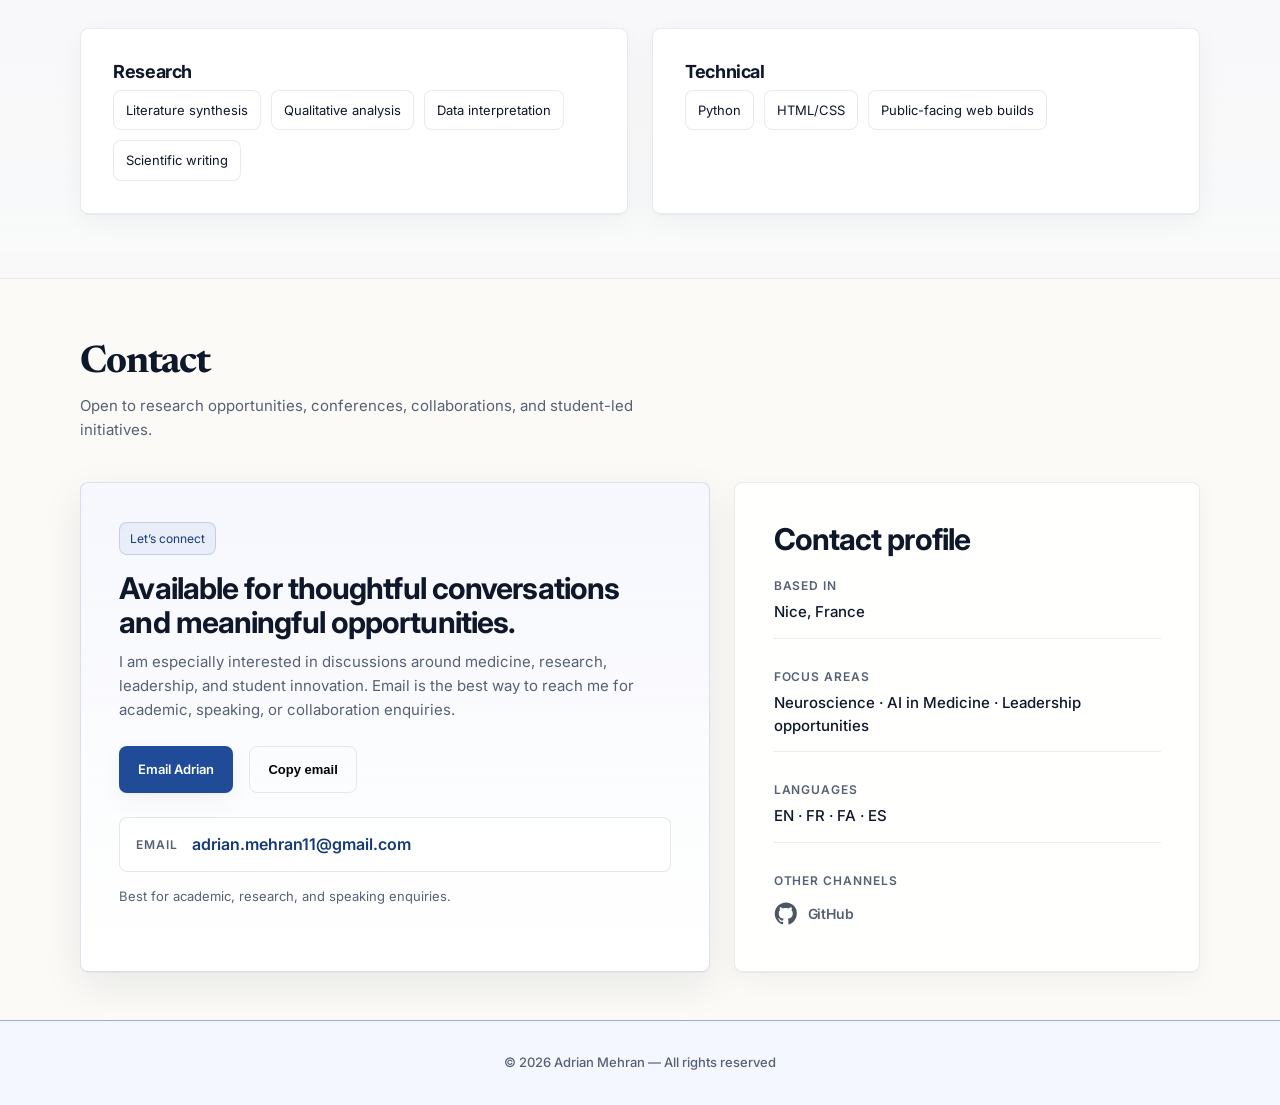
==== commit fef15960: "Update index.html" ====
--- a/index.html
+++ b/index.html
@@ -6,8 +6,35 @@
     <title>Adrian Mehran</title>
     <meta
       name="description"
-      content="Adrian Mehran — Student researcher. Interests: Neuroscience, AI in Medicine, Surgical Innovation, Bioethics, Global Health."
+      content="Adrian Mehran is a Grade 10 student in Nice, France, interested in neuroscience, AI in medicine, leadership, and global health. Explore his CV, research, and projects."
     />
+    
+    <!-- Structured data (SEO) -->
+    <script type="application/ld+json">
+    {
+      "@context": "https://schema.org",
+      "@type": "Person",
+      "name": "Adrian Mehran",
+      "url": "https://adrianmehran.github.io/",
+      "image": "https://adrianmehran.github.io/img/adrian_portrait.jpg",
+      "sameAs": [
+        "https://github.com/adrianmehran"
+      ],
+      "jobTitle": "Student",
+      "address": {
+        "@type": "PostalAddress",
+        "addressLocality": "Nice",
+        "addressCountry": "France"
+      },
+      "knowsAbout": [
+        "Neuroscience",
+        "Neurosurgery",
+        "AI in Medicine",
+        "Global Health",
+        "Bioethics"
+      ]
+    }
+    </script>
 
     <!-- Favicon (browser, mobile, and PWA support) -->
     <link rel="apple-touch-icon" sizes="180x180" href="./favicon/apple-touch-icon.png" />
@@ -95,7 +122,7 @@
             <div class="hero__meta">
               <div class="metaCard">
                 <div class="metaCard__label">Academic standing</div>
-                <div class="metaCard__value">Ranked 1st in cohort</div>
+                <div class="metaCard__value">Ranked 1st in cohort, 7.0/7.0 GPA</div>
               </div>
               <div class="metaCard">
                 <div class="metaCard__label">Languages</div>
@@ -300,7 +327,7 @@
 
           <div class="timeline">
             <article class="tItem reveal">
-              <div class="tItem__time">2026</div>
+              <div class="tItem__time">2025</div>
               <div class="tItem__content">
                 <h3>Globeducate Leadership Conference — Guest Speaker</h3>
                 <p class="muted">Madrid, Spain</p>
@@ -346,7 +373,7 @@
             <article class="card reveal">
               <div class="card__top">
                 <h3>St. George Hospital — Clinical Observation Intern</h3>
-                <p class="muted">France · 2025</p>
+                <p class="muted">Nice, France · 2025</p>
               </div>
               <ul class="list">
                 <li>Completed a one-week observational internship at a plastic surgeon’s practice.</li>
@@ -372,7 +399,7 @@
             <article class="card reveal">
               <div class="card__top">
                 <h3>Tennis Instruction — Student Coach (Volunteering)</h3>
-                <p class="muted">Nice, France · 2025</p>
+                <p class="muted">Nice Lawn Tennis Club, France · 2025</p>
               </div>
               <p class="body">
                 Taught tennis to children for a full year, focusing on skill development,
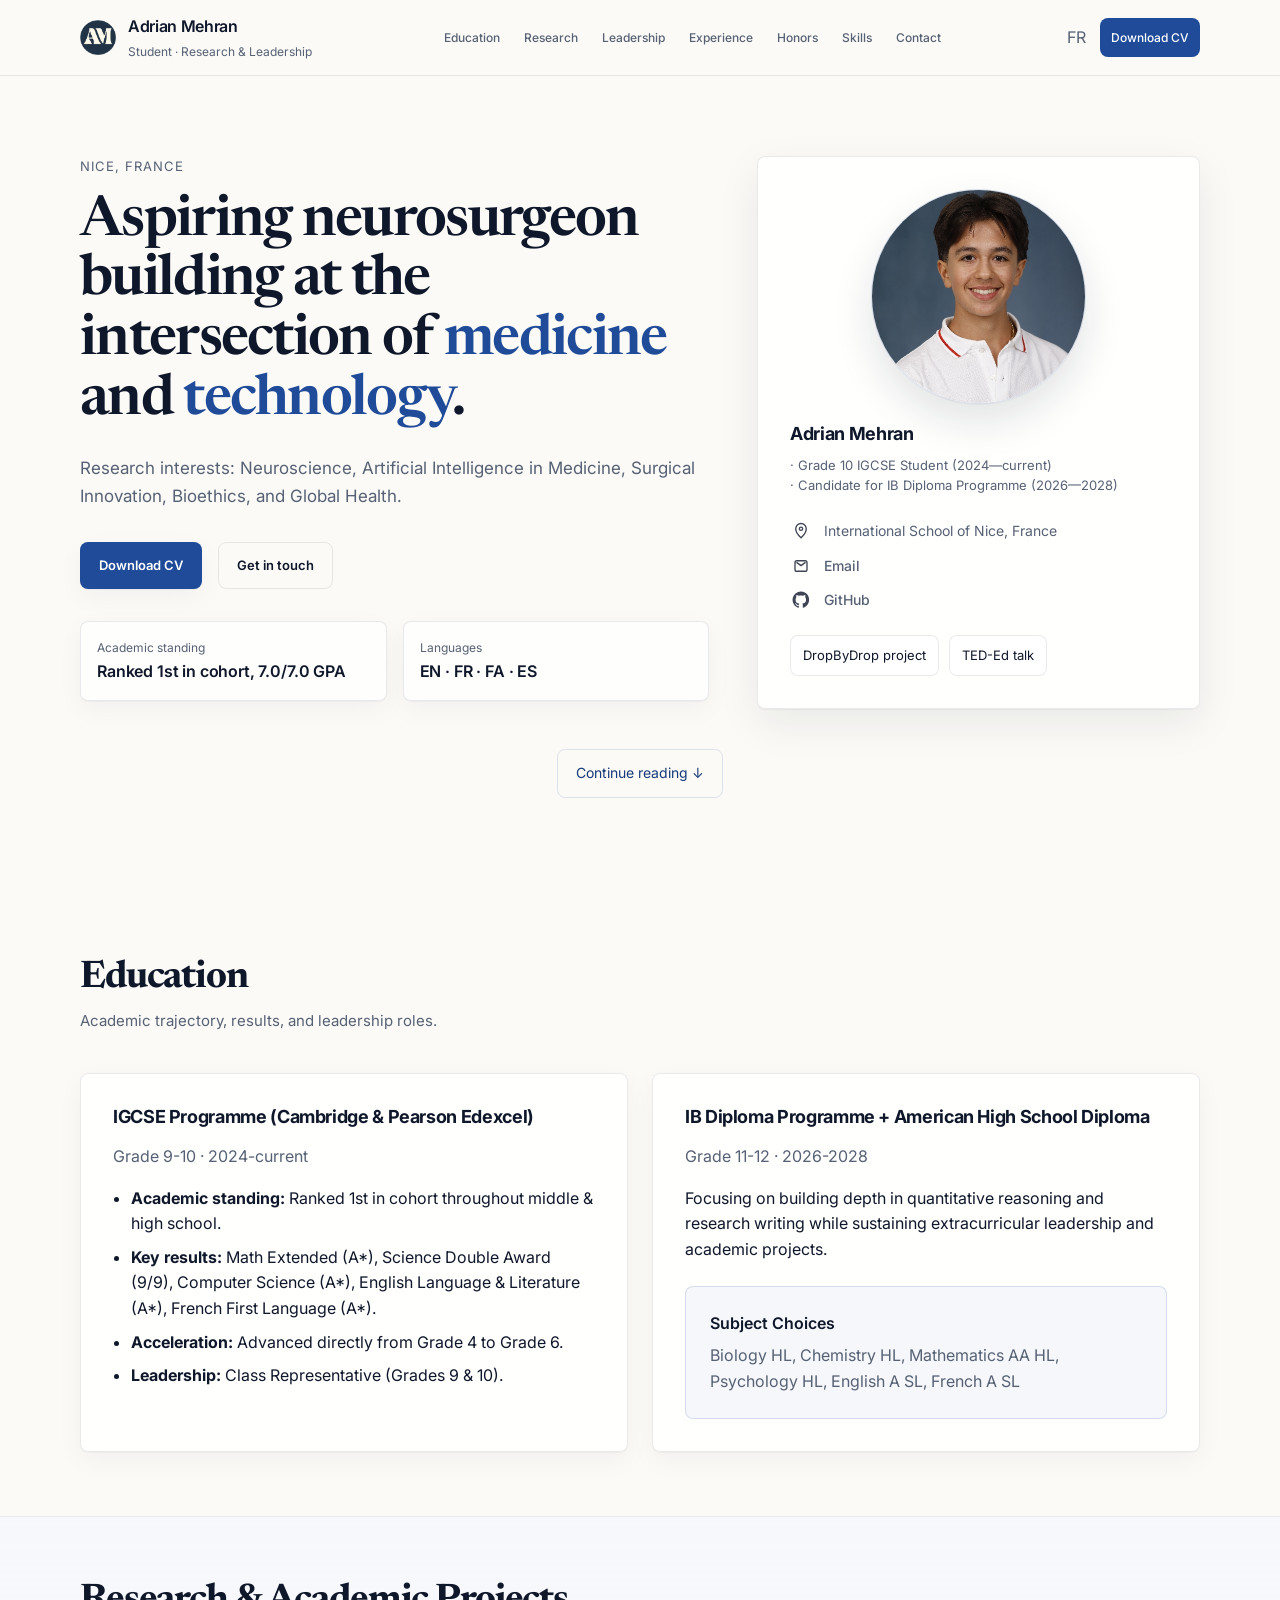
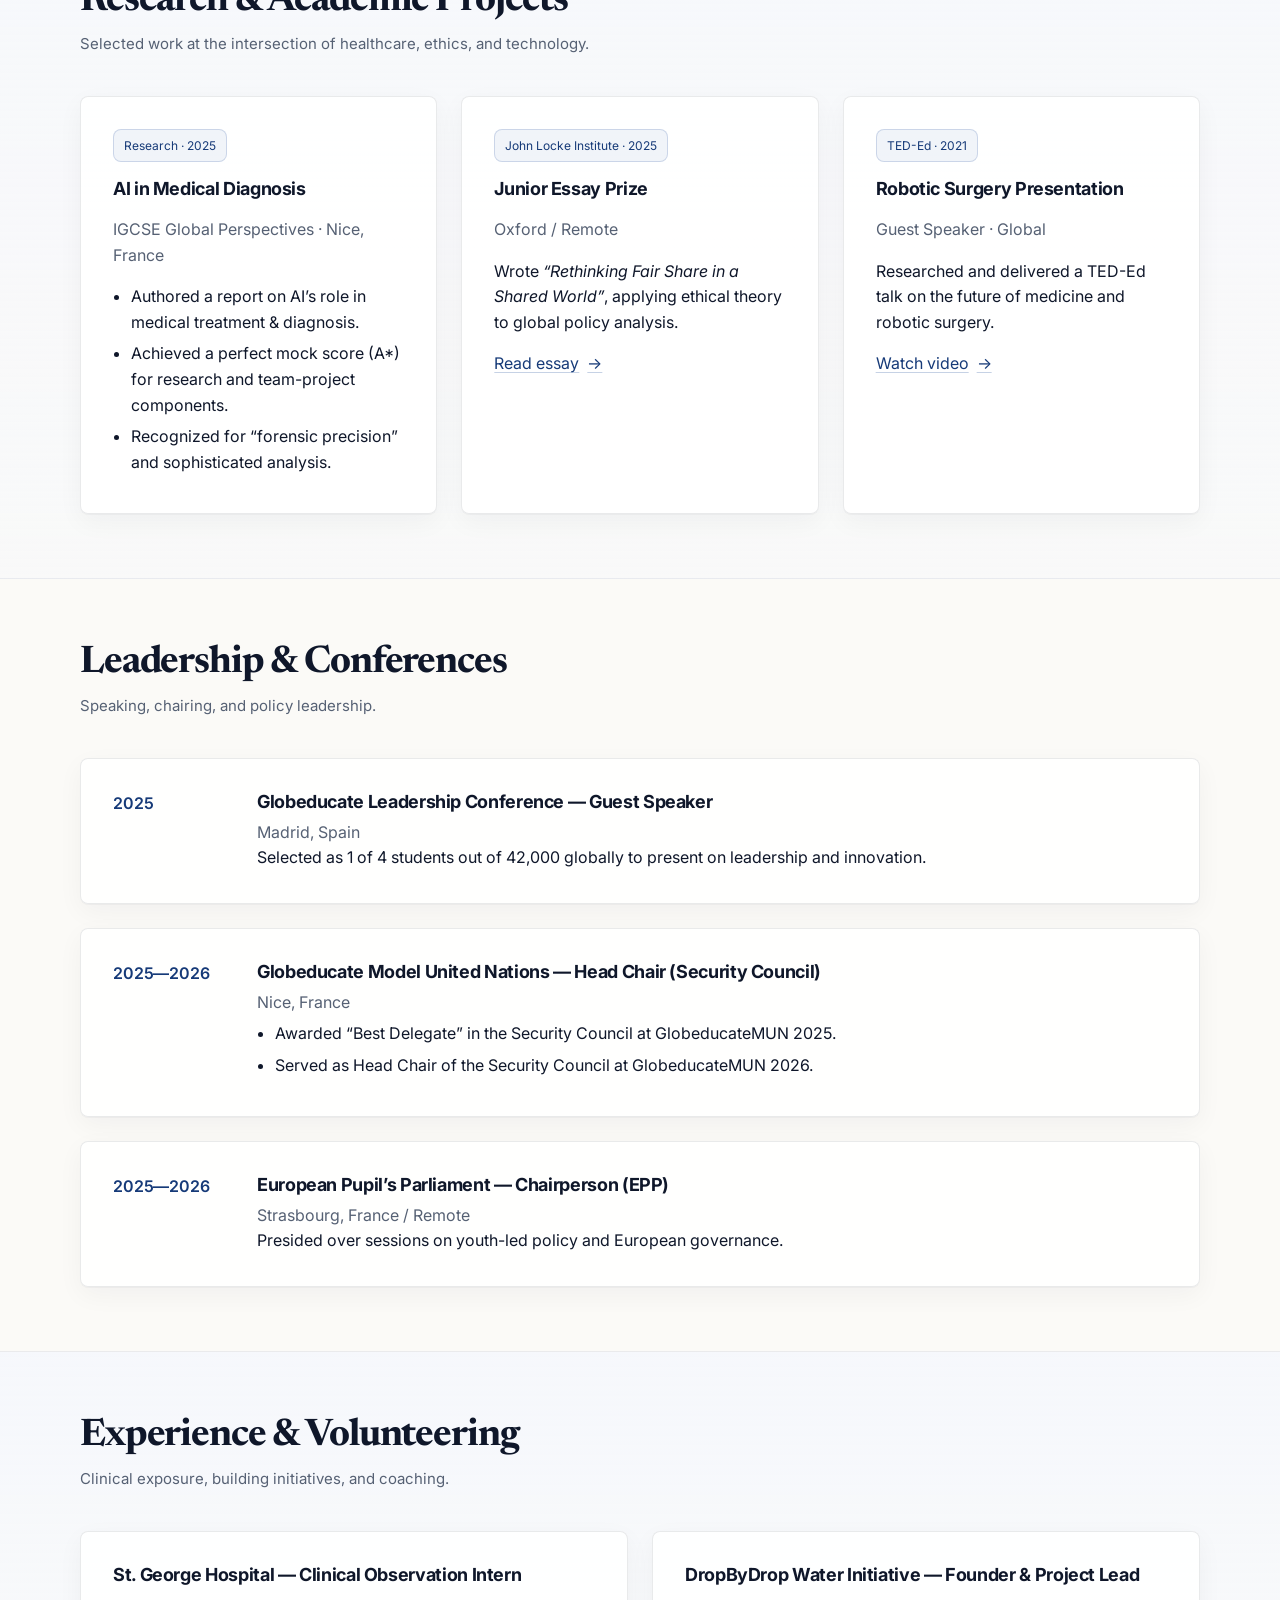
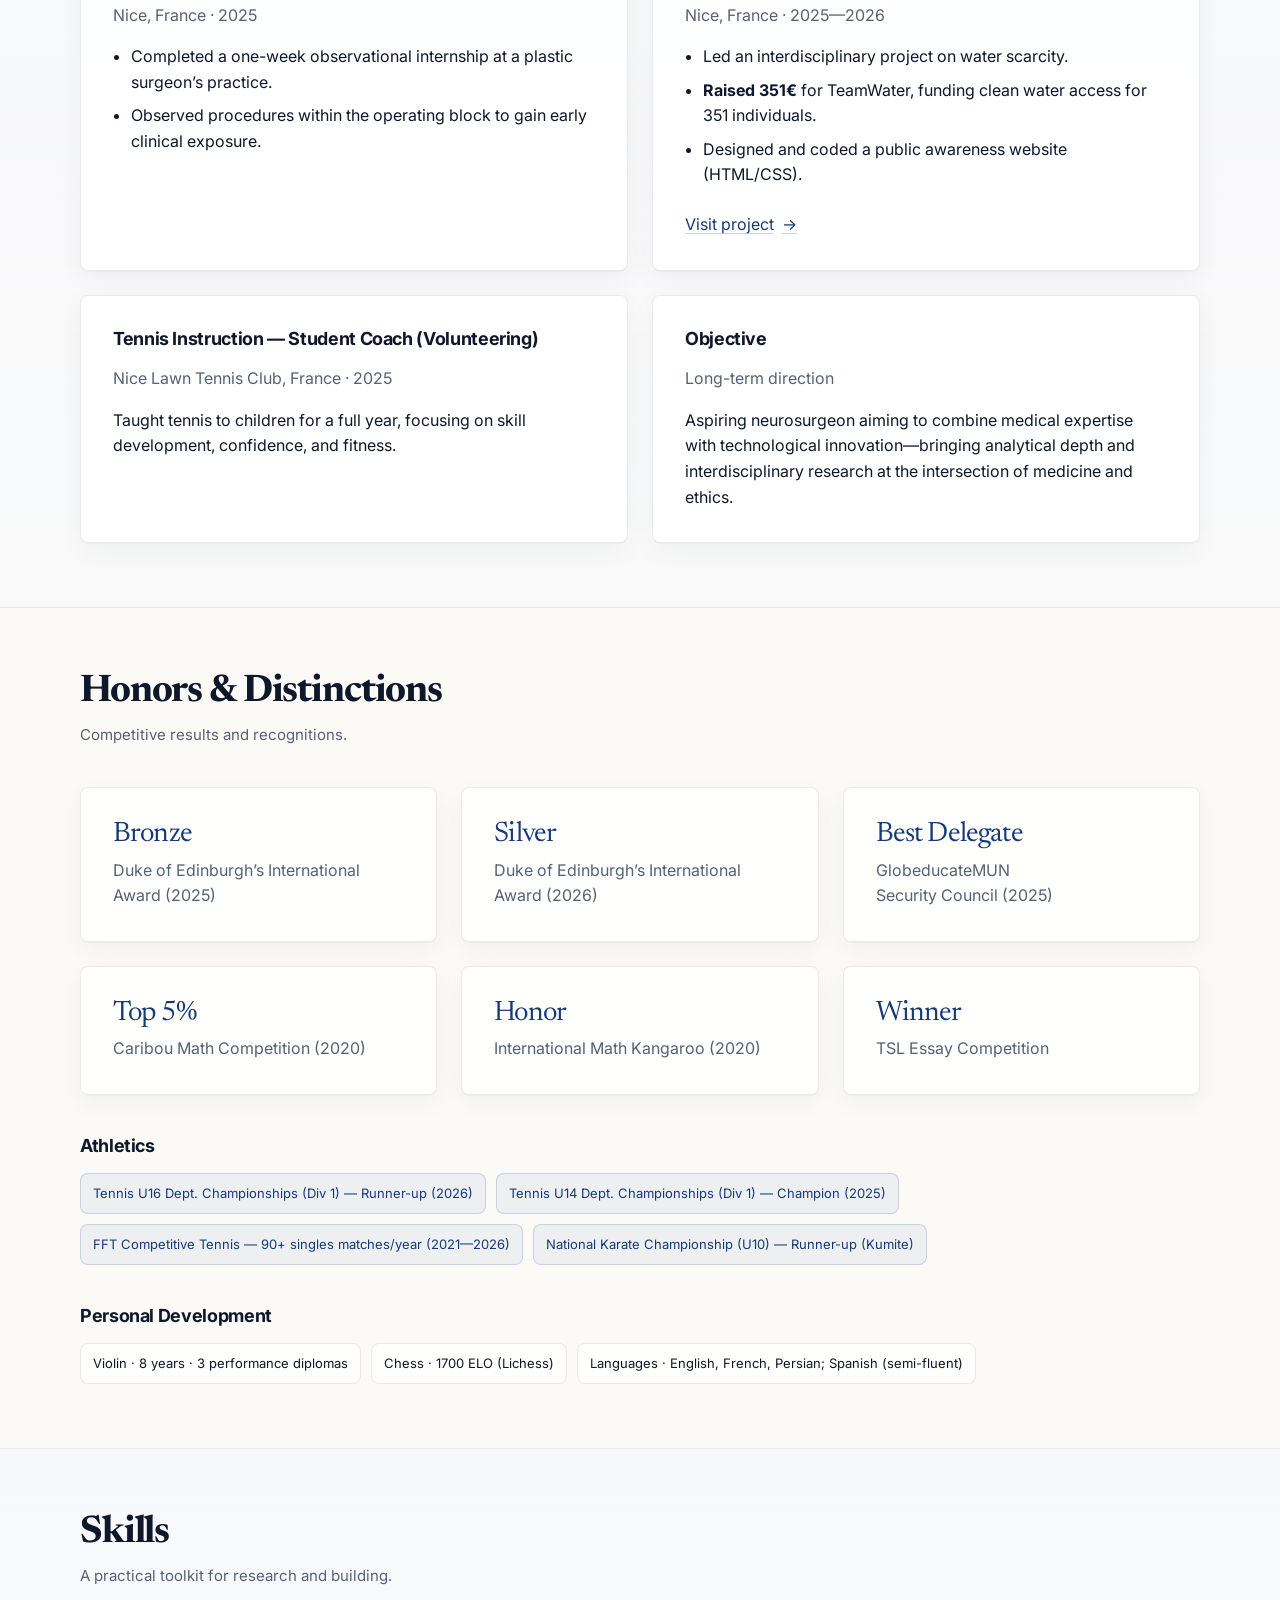
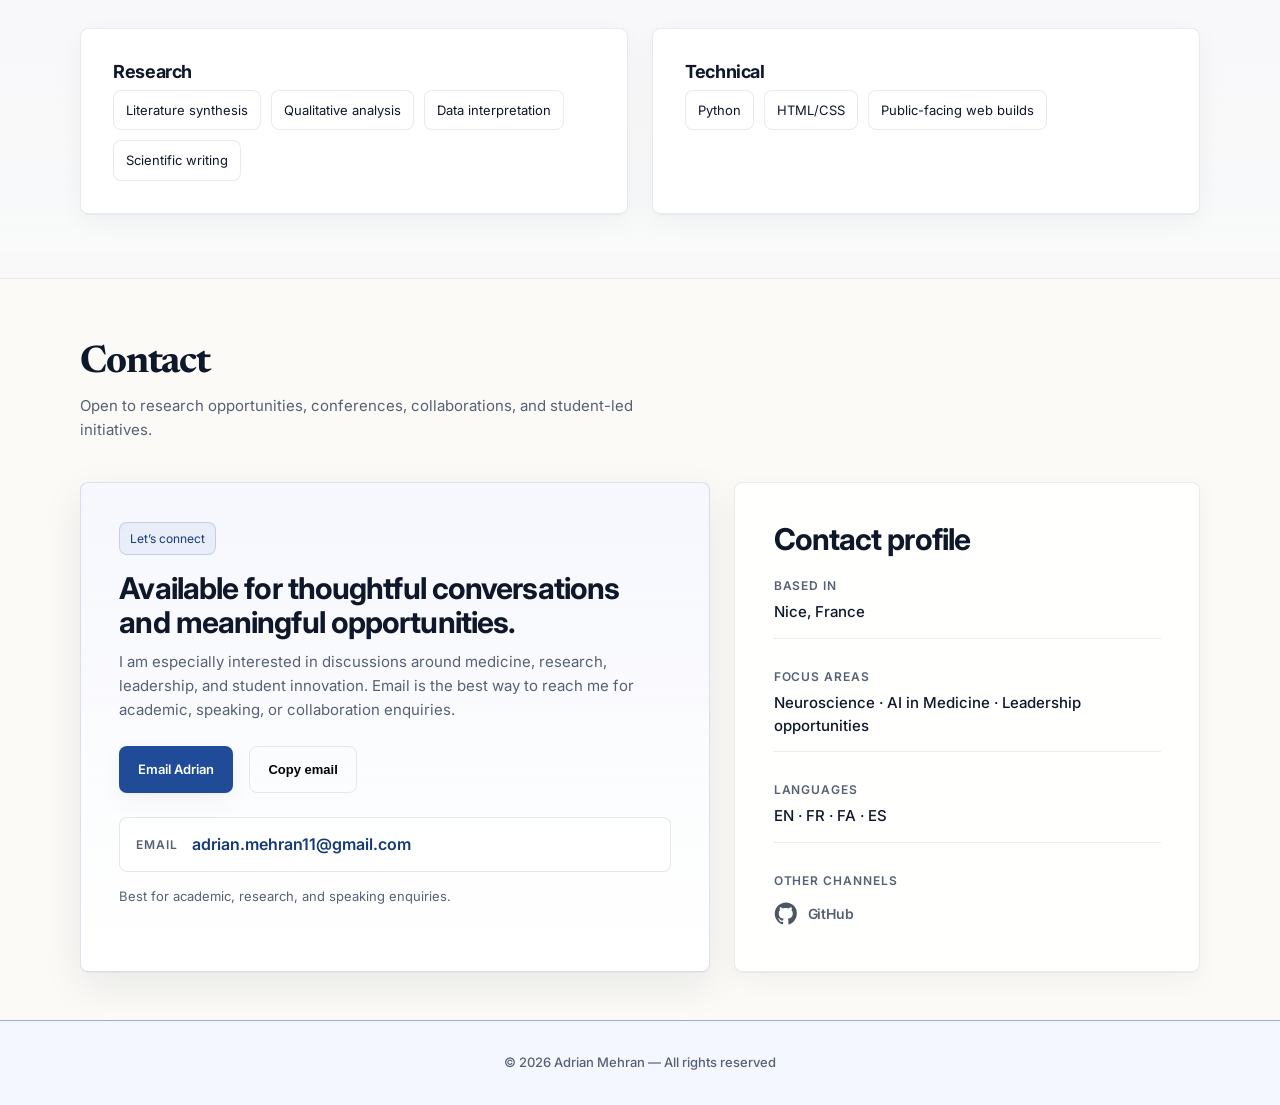
==== commit 28f654a4: "Update personal website" ====
--- a/index.html
+++ b/index.html
@@ -8,6 +8,7 @@
       name="description"
       content="Adrian Mehran is a Grade 10 student in Nice, France, interested in neuroscience, AI in medicine, leadership, and global health. Explore his CV, research, and projects."
     />
+    <link rel="canonical" href="https://adrianmehran.github.io/" />
     
     <!-- Structured data (SEO) -->
     <script type="application/ld+json">
@@ -55,7 +56,7 @@
   </head>
 
   <body>
-    <a class="skip-link" href="#content">Skip to content</a>
+    <a class="skip-link" href="#content" data-i18n="skip">Skip to content</a>
 
     <!-- Top Nav -->
     <header class="topbar" role="banner">
@@ -63,36 +64,51 @@
         <div class="topbar__brandSlot">
           <img src="img/logo.png" alt="Logo" class="logo" />
 
-          <a class="brand" href="#home" aria-label="Go to top">
+          <a class="brand" href="#home" aria-label="Go to top" data-i18n-attr="aria-label:brand.aria">
             <span class="brand__name">Adrian Mehran</span>
-            <span class="brand__tag">Student · Research & Leadership</span>
+            <span class="brand__tag" data-i18n="brand.tag">Student · Research & Leadership</span>
           </a>
         </div>
 
-        <nav class="nav" aria-label="Primary">
+        <nav class="nav" aria-label="Primary" data-i18n-attr="aria-label:nav.aria">
           <button class="nav__toggle" type="button" aria-expanded="false" aria-controls="navMenu">
             <span class="nav__toggleLine"></span>
             <span class="nav__toggleLine"></span>
             <span class="nav__toggleLine"></span>
-            <span class="sr-only">Open menu</span>
+            <span class="sr-only" data-i18n="nav.openMenu">Open menu</span>
           </button>
 
           <div id="navMenu" class="nav__menu">
-            <a class="nav__link" href="#education">Education</a>
-            <a class="nav__link" href="#research">Research</a>
-            <a class="nav__link" href="#leadership">Leadership</a>
-            <a class="nav__link" href="#experience">Experience</a>
-            <a class="nav__link" href="#honors">Honors</a>
-            <a class="nav__link" href="#skills">Skills</a>
-            <a class="nav__link" href="#contact">Contact</a>
-            <a
-              class="nav__link nav__link--cta nav__link--cv"
-              href="assets/Adrian_Mehran_CV.pdf"
-              target="_blank"
-              rel="noopener noreferrer"
-            >
-              Download CV
-            </a>
+            <div class="nav__sections" aria-label="Page sections">
+              <a class="nav__link" href="#education" data-i18n="nav.education">Education</a>
+              <a class="nav__link" href="#research" data-i18n="nav.research">Research</a>
+              <a class="nav__link" href="#leadership" data-i18n="nav.leadership">Leadership</a>
+              <a class="nav__link" href="#experience" data-i18n="nav.experience">Experience</a>
+              <a class="nav__link" href="#honors" data-i18n="nav.honors">Honors</a>
+              <a class="nav__link" href="#skills" data-i18n="nav.skills">Skills</a>
+              <a class="nav__link" href="#contact" data-i18n="nav.contact">Contact</a>
+            </div>
+
+            <div class="nav__utilities" aria-label="Site utilities">
+              <button
+                class="nav__link nav__langToggle"
+                type="button"
+                data-language-toggle
+                aria-label="Switch language to French"
+              >
+                FR
+              </button>
+              <a
+                class="nav__link nav__link--cta nav__link--cv"
+                href="assets/Adrian_Mehran_CV_Eng.pdf"
+                target="_blank"
+                rel="noopener noreferrer"
+                data-cv-link
+                data-i18n="nav.download"
+              >
+                Download CV
+              </a>
+            </div>
           </div>
         </nav>
       </div>
@@ -103,54 +119,63 @@
       <section id="home" class="hero">
         <div class="wrap hero__grid">
           <div class="hero__left reveal">
-            <p class="eyebrow">Nice, France</p>
-            <h1 class="hero__title">
+            <p class="eyebrow" data-i18n="hero.location">Nice, France</p>
+            <h1 class="hero__title" data-i18n="hero.title">
               Aspiring neurosurgeon building at the intersection of
               <span class="accent">medicine</span> and
               <span class="accent">technology</span>.
             </h1>
-            <p class="hero__subtitle">
+            <p class="hero__subtitle" data-i18n="hero.subtitle">
               Research interests: Neuroscience, Artificial Intelligence in Medicine, Surgical
               Innovation, Bioethics, and Global Health.
             </p>
 
             <div class="hero__actions">
-              <a class="btn btn--primary" href="assets/Adrian_Mehran_CV.pdf" download>Download CV</a>
-              <a class="btn btn--ghost" href="#contact">Get in touch</a>
+              <a
+                class="btn btn--primary"
+                href="assets/Adrian_Mehran_CV_Eng.pdf"
+                download
+                data-cv-link
+                data-i18n="hero.download"
+              >
+                Download CV
+              </a>
+              <a class="btn btn--ghost" href="#contact" data-i18n="hero.contact">Get in touch</a>
             </div>
 
             <div class="hero__meta">
               <div class="metaCard">
-                <div class="metaCard__label">Academic standing</div>
-                <div class="metaCard__value">Ranked 1st in cohort, 7.0/7.0 GPA</div>
+                <div class="metaCard__label" data-i18n="hero.meta.academicLabel">Academic standing</div>
+                <div class="metaCard__value" data-i18n="hero.meta.academicValue">Ranked 1st in cohort, 7.0/7.0 GPA</div>
               </div>
               <div class="metaCard">
-                <div class="metaCard__label">Languages</div>
+                <div class="metaCard__label" data-i18n="hero.meta.languagesLabel">Languages</div>
                 <div class="metaCard__value">EN · FR · FA · ES</div>
               </div>
             </div>
           </div>
 
-          <aside class="hero__right reveal" aria-label="Profile">
+          <aside class="hero__right reveal" aria-label="Profile" data-i18n-attr="aria-label:profile.aria">
             <div class="profileCard">
               <div class="profileCard__avatar">
                 <img
                   class="avatarImg"
                   src="img/adrian_portrait.jpg"
                   alt="Portrait of Adrian Mehran"
+                  data-i18n-attr="alt:profile.avatarAlt"
                   loading="lazy"
                 />
               </div>
 
               <div class="profileCard__body">
                 <h2 class="profileCard__name">Adrian Mehran</h2>
-                <p class="profileCard__role">
+                <p class="profileCard__role" data-i18n="profile.role">
                   · Grade 10 IGCSE Student (2024—current)
                   <br />
                   · Candidate for IB Diploma Programme (2026—2028)
                 </p>
 
-                <ul class="infoList" aria-label="Contact links">
+                <ul class="infoList" aria-label="Contact links" data-i18n-attr="aria-label:profile.contactLinks">
                   <li class="infoItem">
                     <span class="infoIcon" aria-hidden="true">
                       <svg viewBox="0 0 24 24" width="18" height="18" fill="none">
@@ -166,7 +191,7 @@
                         />
                       </svg>
                     </span>
-                    <span class="infoText">International School of Nice, France</span>
+                    <span class="infoText" data-i18n="profile.school">International School of Nice, France</span>
                   </li>
 
                   <li class="infoItem">
@@ -186,7 +211,7 @@
                         />
                       </svg>
                     </span>
-                    <a class="infoLink" href="mailto:adrian.mehran11@gmail.com">Email</a>
+                    <a class="infoLink" href="mailto:adrian.mehran11@gmail.com" data-i18n="profile.email">Email</a>
                   </li>
 
                   <li class="infoItem">
@@ -205,10 +230,10 @@
 
                 <div class="profileCard__links">
                   <a class="chip" href="https://adrianmehran.github.io/DropByDrop/" target="_blank" rel="noreferrer">
-                    DropByDrop project
+                    <span data-i18n="profile.dropByDrop">DropByDrop project</span>
                   </a>
                   <a class="chip" href="https://www.youtube.com/watch?v=IgIJ4zUXR5Q" target="_blank" rel="noreferrer">
-                    TED-Ed talk
+                    <span data-i18n="profile.ted">TED-Ed talk</span>
                   </a>
                 </div>
               </div>
@@ -217,7 +242,7 @@
         </div>
 
         <div class="hero__scroll">
-          <a href="#education" class="scrollBtn">Continue reading ↓</a>
+          <a href="#education" class="scrollBtn" data-i18n="hero.continue">Continue reading ↓</a>
         </div>
       </section>
 
@@ -225,41 +250,43 @@
       <section id="education" class="section">
         <div class="wrap">
           <div class="sectionHeader reveal">
-            <h2>Education</h2>
-            <p>Academic trajectory, results, and leadership roles.</p>
+            <h2 data-i18n="education.title">Education</h2>
+            <p data-i18n="education.subtitle">Academic trajectory, results, and leadership roles.</p>
           </div>
 
           <div class="grid2">
             <article class="card reveal">
               <div class="card__top">
-                <h3>IGCSE Programme (Cambridge & Pearson Edexcel)</h3>
-                <p class="muted">Grade 9-10 · 2024-current</p>
+                <h3 data-i18n="education.igcse.title">IGCSE Programme (Cambridge & Pearson Edexcel)</h3>
+                <p class="muted" data-i18n="education.igcse.meta">Grade 9-10 · 2024-current</p>
               </div>
               <ul class="list">
-                <li><strong>Academic standing:</strong> Ranked 1st in cohort throughout middle & high school.</li>
+                <li data-i18n="education.igcse.item1"><strong>Academic standing:</strong> Ranked 1st in cohort throughout middle & high school.</li>
                 <li>
+                  <span data-i18n="education.igcse.item2">
                   <strong>Key results:</strong> Math Extended (A*), Science Double Award (9/9),
                   Computer Science (A*), English Language & Literature (A*), French First
                   Language (A*).
+                  </span>
                 </li>
-                <li><strong>Acceleration:</strong> Advanced directly from Grade 4 to Grade 6.</li>
-                <li><strong>Leadership:</strong> Class Representative (Grades 9 & 10).</li>
+                <li data-i18n="education.igcse.item3"><strong>Acceleration:</strong> Advanced directly from Grade 4 to Grade 6.</li>
+                <li data-i18n="education.igcse.item4"><strong>Leadership:</strong> Class Representative (Grades 9 & 10).</li>
               </ul>
             </article>
 
             <article class="card reveal">
               <div class="card__top">
-                <h3>IB Diploma Programme + High School Diploma</h3>
-                <p class="muted">Grade 11-12 · 2026-2028</p>
-              </div>
-              <p class="body">
+                <h3 data-i18n="education.ib.title">IB Diploma Programme + American High School Diploma</h3>
+                <p class="muted" data-i18n="education.ib.meta">Grade 11-12 · 2026-2028</p>
+              </div>
+              <p class="body" data-i18n="education.ib.body">
                 Focusing on building depth in quantitative reasoning and research writing while
                 sustaining extracurricular leadership and academic projects.
               </p>
 
               <div class="callout">
-                <div class="callout__title">Subject Choices</div>
-                <p class="callout__text">
+                <div class="callout__title" data-i18n="education.ib.subjectsTitle">Subject Choices</div>
+                <p class="callout__text" data-i18n="education.ib.subjects">
                   Biology HL, Chemistry HL, Mathematics AA HL, Psychology HL, English A SL, French A SL
                 </p>
               </div>
@@ -272,45 +299,45 @@
       <section id="research" class="section section--tint">
         <div class="wrap">
           <div class="sectionHeader reveal">
-            <h2>Research & Academic Projects</h2>
-            <p>Selected work at the intersection of healthcare, ethics, and technology.</p>
+            <h2 data-i18n="research.title">Research & Academic Projects</h2>
+            <p data-i18n="research.subtitle">Selected work at the intersection of healthcare, ethics, and technology.</p>
           </div>
 
           <div class="grid3">
             <article class="card card--hover reveal">
-              <div class="pill">Independent Research · 2025</div>
-              <h3>AI in Medical Diagnosis</h3>
-              <p class="muted">IGCSE Global Perspectives · Nice, France</p>
+              <div class="pill" data-i18n="research.ai.pill">Independent Research · 2025</div>
+              <h3 data-i18n="research.ai.title">AI in Medical Diagnosis</h3>
+              <p class="muted" data-i18n="research.ai.meta">IGCSE Global Perspectives · Nice, France</p>
               <ul class="list list--tight">
-                <li>Authored a report on AI’s role in medical treatment & diagnosis.</li>
-                <li>Achieved a perfect mock score (A*) for research and team-project components.</li>
-                <li>Recognized for “forensic precision” and sophisticated analysis.</li>
+                <li data-i18n="research.ai.item1">Authored a report on AI’s role in medical treatment & diagnosis.</li>
+                <li data-i18n="research.ai.item2">Achieved a perfect mock score (A*) for research and team-project components.</li>
+                <li data-i18n="research.ai.item3">Recognized for “forensic precision” and sophisticated analysis.</li>
               </ul>
             </article>
 
             <article class="card card--hover reveal">
-              <div class="pill">John Locke Institute · 2025</div>
-              <h3>Junior Essay Prize</h3>
+              <div class="pill" data-i18n="research.essay.pill">John Locke Institute · 2025</div>
+              <h3 data-i18n="research.essay.title">Junior Essay Prize</h3>
               <p class="muted">Oxford / Remote</p>
-              <p class="body">
+              <p class="body" data-i18n="research.essay.body">
                 Wrote <em>“Rethinking Fair Share in a Shared World”</em>, applying ethical theory
                 to global policy analysis.
               </p>
               <a class="textLink" href="assets/Adrian Mehran John Locke Essay 2025.pdf" target="_blank" rel="noreferrer">
-                Read essay <span aria-hidden="true">→</span>
+                <span data-i18n="research.essay.link">Read essay</span> <span aria-hidden="true">→</span>
               </a>
             </article>
 
             <article class="card card--hover reveal">
-              <div class="pill">TED-Ed · 2021</div>
-              <h3>Robotic Surgery Presentation</h3>
-              <p class="muted">Guest Speaker · Global</p>
-              <p class="body">
+              <div class="pill" data-i18n="research.ted.pill">TED-Ed · 2021</div>
+              <h3 data-i18n="research.ted.title">Robotic Surgery Presentation</h3>
+              <p class="muted" data-i18n="research.ted.meta">Guest Speaker · Global</p>
+              <p class="body" data-i18n="research.ted.body">
                 Researched and delivered a TED-Ed talk on the future of medicine and robotic
                 surgery.
               </p>
               <a class="textLink" href="https://www.youtube.com/watch?v=IgIJ4zUXR5Q" target="_blank" rel="noreferrer">
-                Watch video <span aria-hidden="true">→</span>
+                <span data-i18n="research.ted.link">Watch video</span> <span aria-hidden="true">→</span>
               </a>
             </article>
           </div>
@@ -321,17 +348,17 @@
       <section id="leadership" class="section">
         <div class="wrap">
           <div class="sectionHeader reveal">
-            <h2>Leadership & Conferences</h2>
-            <p>Speaking, chairing, and policy leadership.</p>
+            <h2 data-i18n="leadership.title">Leadership & Conferences</h2>
+            <p data-i18n="leadership.subtitle">Speaking, chairing, and policy leadership.</p>
           </div>
 
           <div class="timeline">
             <article class="tItem reveal">
               <div class="tItem__time">2025</div>
               <div class="tItem__content">
-                <h3>Globeducate Leadership Conference — Guest Speaker</h3>
-                <p class="muted">Madrid, Spain</p>
-                <p class="body">
+                <h3 data-i18n="leadership.conference.title">Globeducate Leadership Conference — Guest Speaker</h3>
+                <p class="muted" data-i18n="leadership.conference.meta">Madrid, Spain</p>
+                <p class="body" data-i18n="leadership.conference.body">
                   Selected as 1 of 4 students out of 42,000 globally to present on leadership and innovation.
                 </p>
               </div>
@@ -340,11 +367,11 @@
             <article class="tItem reveal">
               <div class="tItem__time">2025—2026</div>
               <div class="tItem__content">
-                <h3>Globeducate Model United Nations — Head Chair (Security Council)</h3>
-                <p class="muted">Nice, France</p>
+                <h3 data-i18n="leadership.mun.title">Globeducate Model United Nations — Head Chair (Security Council)</h3>
+                <p class="muted" data-i18n="leadership.mun.meta">Nice, France</p>
                 <ul class="list list--tight">
-                  <li>Awarded “Best Delegate” in the Security Council at GlobeducateMUN 2025.</li>
-                  <li>Served as Head Chair of the Security Council at GlobeducateMUN 2026.</li>
+                  <li data-i18n="leadership.mun.item1">Awarded “Best Delegate” in the Security Council at GlobeducateMUN 2025.</li>
+                  <li data-i18n="leadership.mun.item2">Served as Head Chair of the Security Council at GlobeducateMUN 2026.</li>
                 </ul>
               </div>
             </article>
@@ -352,9 +379,9 @@
             <article class="tItem reveal">
               <div class="tItem__time">2025—2026</div>
               <div class="tItem__content">
-                <h3>European Pupil’s Parliament — Chairperson (EPP)</h3>
-                <p class="muted">Strasbourg, France / Remote</p>
-                <p class="body">Presided over sessions on youth-led policy and European governance.</p>
+                <h3 data-i18n="leadership.epp.title">European Pupil’s Parliament — Chairperson (EPP)</h3>
+                <p class="muted" data-i18n="leadership.epp.meta">Strasbourg, France / Remote</p>
+                <p class="body" data-i18n="leadership.epp.body">Presided over sessions on youth-led policy and European governance.</p>
               </div>
             </article>
           </div>
@@ -365,43 +392,43 @@
       <section id="experience" class="section section--tint">
         <div class="wrap">
           <div class="sectionHeader reveal">
-            <h2>Experience & Volunteering</h2>
-            <p>Clinical exposure, building initiatives, and coaching.</p>
+            <h2 data-i18n="experience.title">Experience & Volunteering</h2>
+            <p data-i18n="experience.subtitle">Clinical exposure, building initiatives, and coaching.</p>
           </div>
 
           <div class="grid2">
             <article class="card reveal">
               <div class="card__top">
-                <h3>St. George Hospital — Clinical Observation Intern</h3>
-                <p class="muted">Nice, France · 2025</p>
+                <h3 data-i18n="experience.hospital.title">St. George Hospital — Clinical Observation Intern</h3>
+                <p class="muted" data-i18n="experience.hospital.meta">Nice, France · 2025</p>
               </div>
               <ul class="list">
-                <li>Completed a one-week observational internship at a plastic surgeon’s practice.</li>
-                <li>Observed procedures within the operating block to gain early clinical exposure.</li>
+                <li data-i18n="experience.hospital.item1">Completed a one-week observational internship at a plastic surgeon’s practice.</li>
+                <li data-i18n="experience.hospital.item2">Observed procedures within the operating block to gain early clinical exposure.</li>
               </ul>
             </article>
 
             <article class="card reveal">
               <div class="card__top">
-                <h3>DropByDrop Water Initiative — Founder & Project Lead</h3>
-                <p class="muted">Nice, France · 2025—2026</p>
+                <h3 data-i18n="experience.water.title">DropByDrop Water Initiative — Founder & Project Lead</h3>
+                <p class="muted" data-i18n="experience.water.meta">Nice, France · 2025—2026</p>
               </div>
               <ul class="list">
-                <li>Led an interdisciplinary project on water scarcity.</li>
-                <li><strong>Raised 351€</strong> for TeamWater, funding clean water access for 351 individuals.</li>
-                <li>Designed and coded a public awareness website (HTML/CSS).</li>
+                <li data-i18n="experience.water.item1">Led an interdisciplinary project on water scarcity.</li>
+                <li data-i18n="experience.water.item2"><strong>Raised 351€</strong> for TeamWater, funding clean water access for 351 individuals.</li>
+                <li data-i18n="experience.water.item3">Designed and coded a public awareness website (HTML/CSS).</li>
               </ul>
               <a class="textLink" href="https://adrianmehran.github.io/DropByDrop/" target="_blank" rel="noreferrer">
-                Visit project <span aria-hidden="true">→</span>
+                <span data-i18n="experience.water.link">Visit project</span> <span aria-hidden="true">→</span>
               </a>
             </article>
 
             <article class="card reveal">
               <div class="card__top">
-                <h3>Tennis Instruction — Student Coach (Volunteering)</h3>
-                <p class="muted">Nice Lawn Tennis Club, France · 2025</p>
-              </div>
-              <p class="body">
+                <h3 data-i18n="experience.tennis.title">Tennis Instruction — Student Coach (Volunteering)</h3>
+                <p class="muted" data-i18n="experience.tennis.meta">Nice Lawn Tennis Club, France · 2025</p>
+              </div>
+              <p class="body" data-i18n="experience.tennis.body">
                 Taught tennis to children for a full year, focusing on skill development,
                 confidence, and fitness.
               </p>
@@ -409,10 +436,10 @@
 
             <article class="card reveal">
               <div class="card__top">
-                <h3>Objective</h3>
-                <p class="muted">Long-term direction</p>
-              </div>
-              <p class="body">
+                <h3 data-i18n="experience.objective.title">Objective</h3>
+                <p class="muted" data-i18n="experience.objective.meta">Long-term direction</p>
+              </div>
+              <p class="body" data-i18n="experience.objective.body">
                 Aspiring neurosurgeon aiming to combine medical expertise with technological
                 innovation—bringing analytical depth and interdisciplinary research at the
                 intersection of medicine and ethics.
@@ -426,53 +453,53 @@
       <section id="honors" class="section">
         <div class="wrap">
           <div class="sectionHeader reveal">
-            <h2>Honors & Distinctions</h2>
-            <p>Competitive results and recognitions.</p>
+            <h2 data-i18n="honors.title">Honors & Distinctions</h2>
+            <p data-i18n="honors.subtitle">Competitive results and recognitions.</p>
           </div>
 
           <div class="grid3">
             <article class="statCard reveal">
-              <div class="statCard__value">Bronze</div>
-              <div class="statCard__label">Duke of Edinburgh’s International Award (2025)</div>
+              <div class="statCard__value" data-i18n="honors.bronze.value">Bronze</div>
+              <div class="statCard__label" data-i18n="honors.bronze.label">Duke of Edinburgh’s International Award (2025)</div>
             </article>
             <article class="statCard reveal">
-              <div class="statCard__value">Silver</div>
-              <div class="statCard__label">Duke of Edinburgh’s International Award (2026)</div>
+              <div class="statCard__value" data-i18n="honors.silver.value">Silver</div>
+              <div class="statCard__label" data-i18n="honors.silver.label">Duke of Edinburgh’s International Award (2026)</div>
             </article>
             <article class="statCard reveal">
-              <div class="statCard__value">Best Delegate</div>
-              <div class="statCard__label">GlobeducateMUN <br> Security Council (2025)</div>
+              <div class="statCard__value" data-i18n="honors.delegate.value">Best Delegate</div>
+              <div class="statCard__label" data-i18n="honors.delegate.label">GlobeducateMUN <br> Security Council (2025)</div>
             </article>
             <article class="statCard reveal">
-              <div class="statCard__value">Top 5%</div>
-              <div class="statCard__label">Caribou Math Competition (2020)</div>
+              <div class="statCard__value" data-i18n="honors.caribou.value">Top 5%</div>
+              <div class="statCard__label" data-i18n="honors.caribou.label">Caribou Math Competition (2020)</div>
             </article>
             <article class="statCard reveal">
-              <div class="statCard__value">Honor</div>
-              <div class="statCard__label">International Math Kangaroo (2020)</div>
+              <div class="statCard__value" data-i18n="honors.kangaroo.value">Honor</div>
+              <div class="statCard__label" data-i18n="honors.kangaroo.label">International Math Kangaroo (2020)</div>
             </article>
             <article class="statCard reveal">
-              <div class="statCard__value">Winner</div>
-              <div class="statCard__label">TSL Essay Competition</div>
+              <div class="statCard__value" data-i18n="honors.tsl.value">Winner</div>
+              <div class="statCard__label" data-i18n="honors.tsl.label">TSL Essay Competition</div>
             </article>
           </div>
 
           <div class="subSection reveal">
-            <h3>Athletics</h3>
+            <h3 data-i18n="honors.athletics.title">Athletics</h3>
             <div class="chips">
-              <span class="chip chip--solid">Tennis U16 Dept. Championships (Div 1) — Runner-up (2026)</span>
-              <span class="chip chip--solid">Tennis U14 Dept. Championships (Div 1) — Champion (2025)</span>
-              <span class="chip chip--solid">FFT Competitive Tennis — 90+ singles matches/year (2021—2026)</span>
-              <span class="chip chip--solid">National Karate Championship (U10) — Runner-up (Kumite)</span>
+              <span class="chip chip--solid" data-i18n="honors.athletics.item1">Tennis U16 Dept. Championships (Div 1) — Runner-up (2026)</span>
+              <span class="chip chip--solid" data-i18n="honors.athletics.item2">Tennis U14 Dept. Championships (Div 1) — Champion (2025)</span>
+              <span class="chip chip--solid" data-i18n="honors.athletics.item3">FFT Competitive Tennis — 90+ singles matches/year (2021—2026)</span>
+              <span class="chip chip--solid" data-i18n="honors.athletics.item4">National Karate Championship (U10) — Runner-up (Kumite)</span>
             </div>
           </div>
 
           <div class="subSection reveal">
-            <h3>Personal Development</h3>
+            <h3 data-i18n="honors.personal.title">Personal Development</h3>
             <div class="chips">
-              <span class="chip">Violin · 8 years · 3 performance diplomas</span>
-              <span class="chip">Chess · 1700 ELO (Lichess)</span>
-              <span class="chip">Languages · English, French, Persian; Spanish (semi-fluent)</span>
+              <span class="chip" data-i18n="honors.personal.item1">Violin · 8 years · 3 performance diplomas</span>
+              <span class="chip" data-i18n="honors.personal.item2">Chess · 1700 ELO (Lichess)</span>
+              <span class="chip" data-i18n="honors.personal.item3">Languages · English, French, Persian; Spanish (semi-fluent)</span>
             </div>
           </div>
         </div>
@@ -482,26 +509,26 @@
       <section id="skills" class="section section--tint">
         <div class="wrap">
           <div class="sectionHeader reveal">
-            <h2>Skills</h2>
-            <p>A practical toolkit for research and building.</p>
+            <h2 data-i18n="skills.title">Skills</h2>
+            <p data-i18n="skills.subtitle">A practical toolkit for research and building.</p>
           </div>
 
           <div class="grid2">
             <article class="card reveal">
-              <h3>Research</h3>
+              <h3 data-i18n="skills.research.title">Research</h3>
               <div class="chips">
-                <span class="chip">Literature synthesis</span>
-                <span class="chip">Qualitative analysis</span>
-                <span class="chip">Data interpretation</span>
-                <span class="chip">Scientific writing</span>
-              </div>
-            </article>
-            <article class="card reveal">
-              <h3>Technical</h3>
+                <span class="chip" data-i18n="skills.research.item1">Literature synthesis</span>
+                <span class="chip" data-i18n="skills.research.item2">Qualitative analysis</span>
+                <span class="chip" data-i18n="skills.research.item3">Data interpretation</span>
+                <span class="chip" data-i18n="skills.research.item4">Scientific writing</span>
+              </div>
+            </article>
+            <article class="card reveal">
+              <h3 data-i18n="skills.technical.title">Technical</h3>
               <div class="chips">
                 <span class="chip">Python</span>
                 <span class="chip">HTML/CSS</span>
-                <span class="chip">Public-facing web builds</span>
+                <span class="chip" data-i18n="skills.technical.item3">Public-facing web builds</span>
               </div>
             </article>
           </div>
@@ -512,55 +539,55 @@
       <section id="contact" class="section contactSection">
         <div class="wrap">
           <div class="sectionHeader reveal">
-            <h2>Contact</h2>
-            <p>Open to research opportunities, conferences, collaborations, and student-led initiatives.</p>
+            <h2 data-i18n="contact.title">Contact</h2>
+            <p data-i18n="contact.subtitle">Open to research opportunities, conferences, collaborations, and student-led initiatives.</p>
           </div>
 
           <div class="contactGrid">
             <article class="card contactCard contactCard--primary reveal">
-              <span class="pill">Let’s connect</span>
-              <h3>Available for thoughtful conversations and meaningful opportunities.</h3>
-              <p class="body contactLead">
+              <span class="pill" data-i18n="contact.pill">Let’s connect</span>
+              <h3 data-i18n="contact.cardTitle">Available for thoughtful conversations and meaningful opportunities.</h3>
+              <p class="body contactLead" data-i18n="contact.body">
                 I am especially interested in discussions around medicine, research, leadership,
                 and student innovation. Email is the best way to reach me for academic, speaking,
                 or collaboration enquiries.
               </p>
 
               <div class="contactActions">
-                <a class="btn btn--primary" href="mailto:adrian.mehran11@gmail.com">Email Adrian</a>
+                <a class="btn btn--primary" href="mailto:adrian.mehran11@gmail.com" data-i18n="contact.emailButton">Email Adrian</a>
                 <button class="btn btn--ghost" type="button" data-copy="adrian.mehran11@gmail.com">
-                  Copy email
+                  <span data-i18n="contact.copyButton">Copy email</span>
                 </button>
               </div>
 
-              <div class="contactEmailRow" aria-label="Email address">
-                <span class="contactEmailLabel">Email</span>
+              <div class="contactEmailRow" aria-label="Email address" data-i18n-attr="aria-label:contact.emailAddress">
+                <span class="contactEmailLabel" data-i18n="contact.emailLabel">Email</span>
                 <a class="contactEmailValue" href="mailto:adrian.mehran11@gmail.com">
                   adrian.mehran11@gmail.com
                 </a>
               </div>
 
-              <p class="contactNote">Best for academic, research, and speaking enquiries.</p>
+              <p class="contactNote" data-i18n="contact.note">Best for academic, research, and speaking enquiries.</p>
               <p class="contactToast" id="copyToast" role="status" aria-live="polite"></p>
             </article>
 
             <article class="card contactCard reveal">
-              <h3>Contact profile</h3>
-              <div class="contactFacts" aria-label="Contact profile details">
+              <h3 data-i18n="contact.profileTitle">Contact profile</h3>
+              <div class="contactFacts" aria-label="Contact profile details" data-i18n-attr="aria-label:contact.profileDetails">
                 <div class="contactFact">
-                  <span class="contactFact__label">Based in</span>
-                  <span class="contactFact__value">Nice, France</span>
+                  <span class="contactFact__label" data-i18n="contact.basedLabel">Based in</span>
+                  <span class="contactFact__value" data-i18n="contact.basedValue">Nice, France</span>
                 </div>
                 <div class="contactFact">
-                  <span class="contactFact__label">Focus areas</span>
-                  <span class="contactFact__value">Neuroscience · AI in Medicine · Leadership opportunities</span>
+                  <span class="contactFact__label" data-i18n="contact.focusLabel">Focus areas</span>
+                  <span class="contactFact__value" data-i18n="contact.focusValue">Neuroscience · AI in Medicine · Leadership opportunities</span>
                 </div>
                 <div class="contactFact">
-                  <span class="contactFact__label">Languages</span>
+                  <span class="contactFact__label" data-i18n="contact.languagesLabel">Languages</span>
                   <span class="contactFact__value">EN · FR · FA · ES</span>
                 </div>
                 <div class="contactFact contactFact--channels">
-                  <span class="contactFact__label">Other channels</span>
+                  <span class="contactFact__label" data-i18n="contact.channelsLabel">Other channels</span>
                 
                   <div class="contactChannels">
                     <a class="contactChannel" href="https://github.com/adrianmehran" target="_blank" rel="noreferrer">
@@ -578,7 +605,7 @@
           </div>
 
           <footer class="footer">
-            <p class="tiny muted">© <span id="year"></span> Adrian Mehran — All rights reserved</p>
+            <p class="tiny muted">© <span id="year"></span> <span data-i18n="footer.rights">Adrian Mehran — All rights reserved</span></p>
           </footer>
         </div>
       </section>
--- a/style.css
+++ b/style.css
@@ -69,6 +69,15 @@
   line-height: 1.6;
 }
 
+[data-i18n]:not(:has([data-i18n])) {
+  transition: opacity 260ms ease, transform 260ms ease;
+}
+
+html.is-language-switching [data-i18n]:not(:has([data-i18n])) {
+  opacity: 0.68;
+  transform: translateY(2px);
+}
+
 a {
   color: inherit;
   text-decoration: none;
@@ -115,10 +124,10 @@
 }
 
 .topbar__inner {
-  display: flex;
-  align-items: center;
-  justify-content: space-between;
-  gap: var(--space-3);
+  display: grid;
+  grid-template-columns: auto minmax(0, 1fr);
+  align-items: center;
+  gap: var(--space-4);
   padding: 14px 0;
 }
 
@@ -153,12 +162,33 @@
 .nav {
   display: flex;
   align-items: center;
+  justify-content: flex-end;
+  min-width: 0;
 }
 
 .nav__menu {
+  display: grid;
+  grid-template-columns: minmax(0, 1fr) auto;
+  align-items: center;
+  gap: var(--space-4);
+  width: 100%;
+}
+
+.nav__sections,
+.nav__utilities {
   display: flex;
   align-items: center;
   gap: 4px;
+}
+
+.nav__sections {
+  justify-content: center;
+  min-width: 0;
+}
+
+.nav__utilities {
+  justify-content: flex-end;
+  white-space: nowrap;
 }
 
 .nav__link {
@@ -168,6 +198,15 @@
   padding: 9px 10px;
   border-radius: var(--radius-sm);
   transition: background 160ms ease, color 160ms ease, border-color 160ms ease;
+}
+
+.nav__langToggle {
+  appearance: none;
+  background: transparent;
+  border: 0;
+  cursor: pointer;
+  font: inherit;
+  line-height: inherit;
 }
 
 .nav__link:hover {
@@ -320,6 +359,12 @@
   gap: var(--space-2);
 }
 
+@media (min-width: 981px) {
+  html[lang="fr"] .hero__meta {
+    grid-template-columns: minmax(0, 1.35fr) minmax(190px, 0.65fr);
+  }
+}
+
 .metaCard {
   padding: var(--space-2);
   border: 1px solid var(--border);
@@ -976,19 +1021,7 @@
   }
 }
 
-@media (max-width: 760px) {
-  .wrap {
-    width: min(var(--max), calc(100% - 2 * var(--space-2)));
-  }
-
-  .hero {
-    padding-top: var(--space-7);
-  }
-
-  .hero__title {
-    font-size: clamp(34px, 12vw, 44px);
-  }
-
+@media (max-width: 940px) {
   .nav__toggle {
     display: inline-flex;
     flex-direction: column;
@@ -1015,7 +1048,34 @@
     display: flex;
   }
 
+  .nav__sections,
+  .nav__utilities {
+    flex-direction: column;
+    align-items: stretch;
+    gap: 2px;
+  }
+
+  .nav__utilities {
+    border-top: 1px solid var(--border);
+    margin-top: 4px;
+    padding-top: 8px;
+  }
+
   .nav__link {
     width: 100%;
   }
 }
+
+@media (max-width: 760px) {
+  .wrap {
+    width: min(var(--max), calc(100% - 2 * var(--space-2)));
+  }
+
+  .hero {
+    padding-top: var(--space-7);
+  }
+
+  .hero__title {
+    font-size: clamp(34px, 12vw, 44px);
+  }
+}
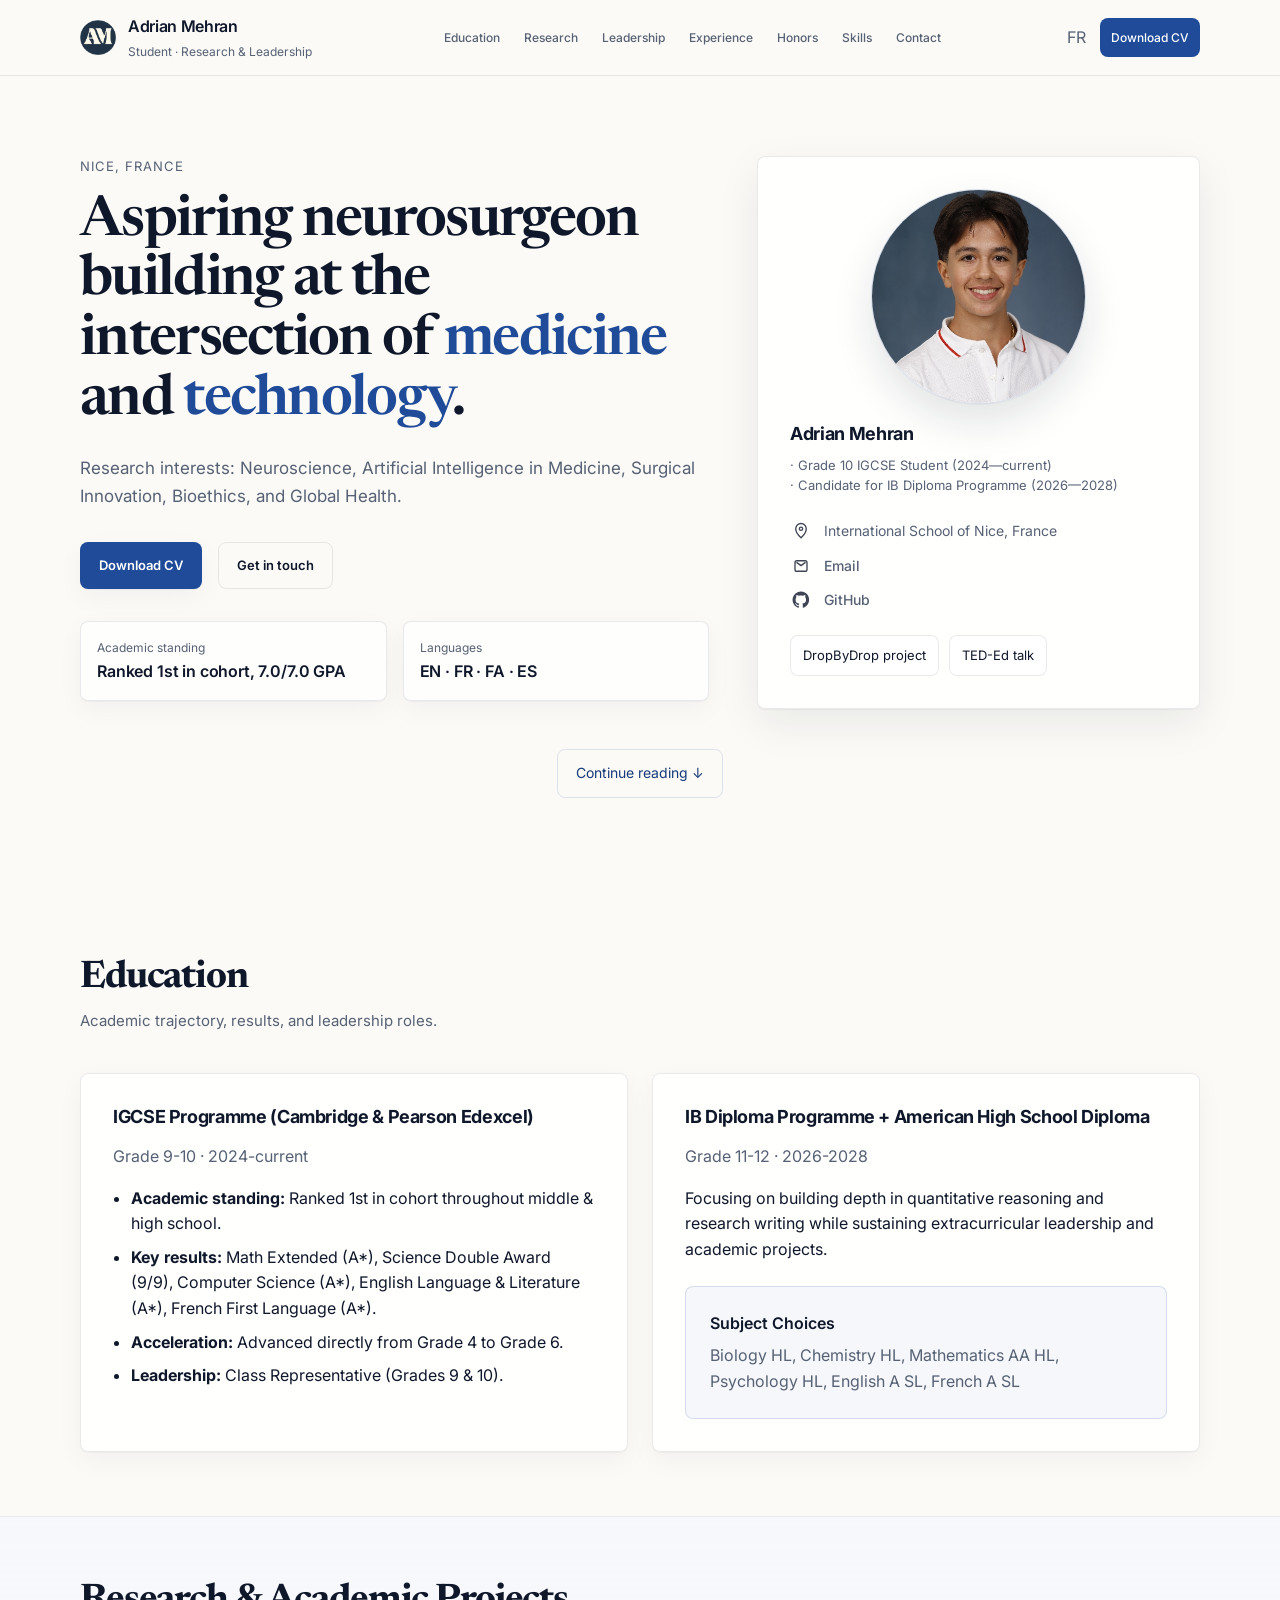
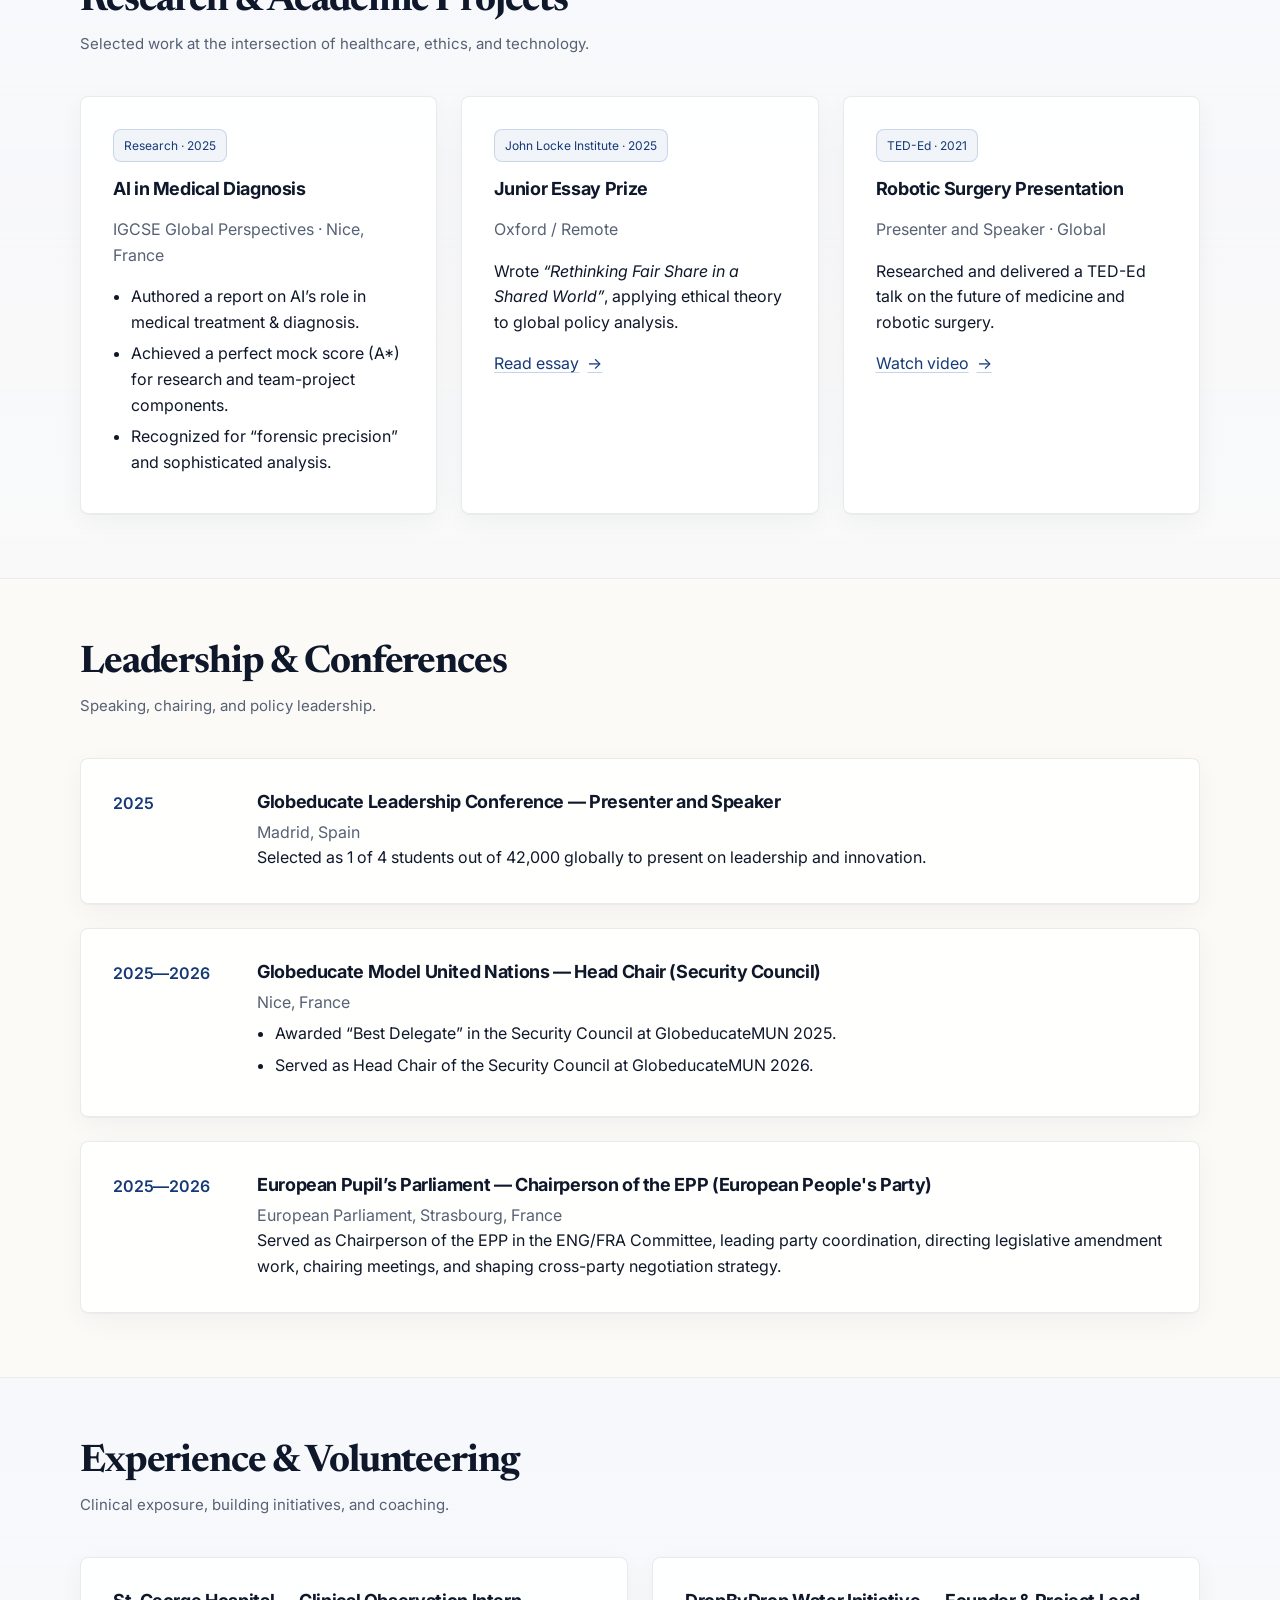
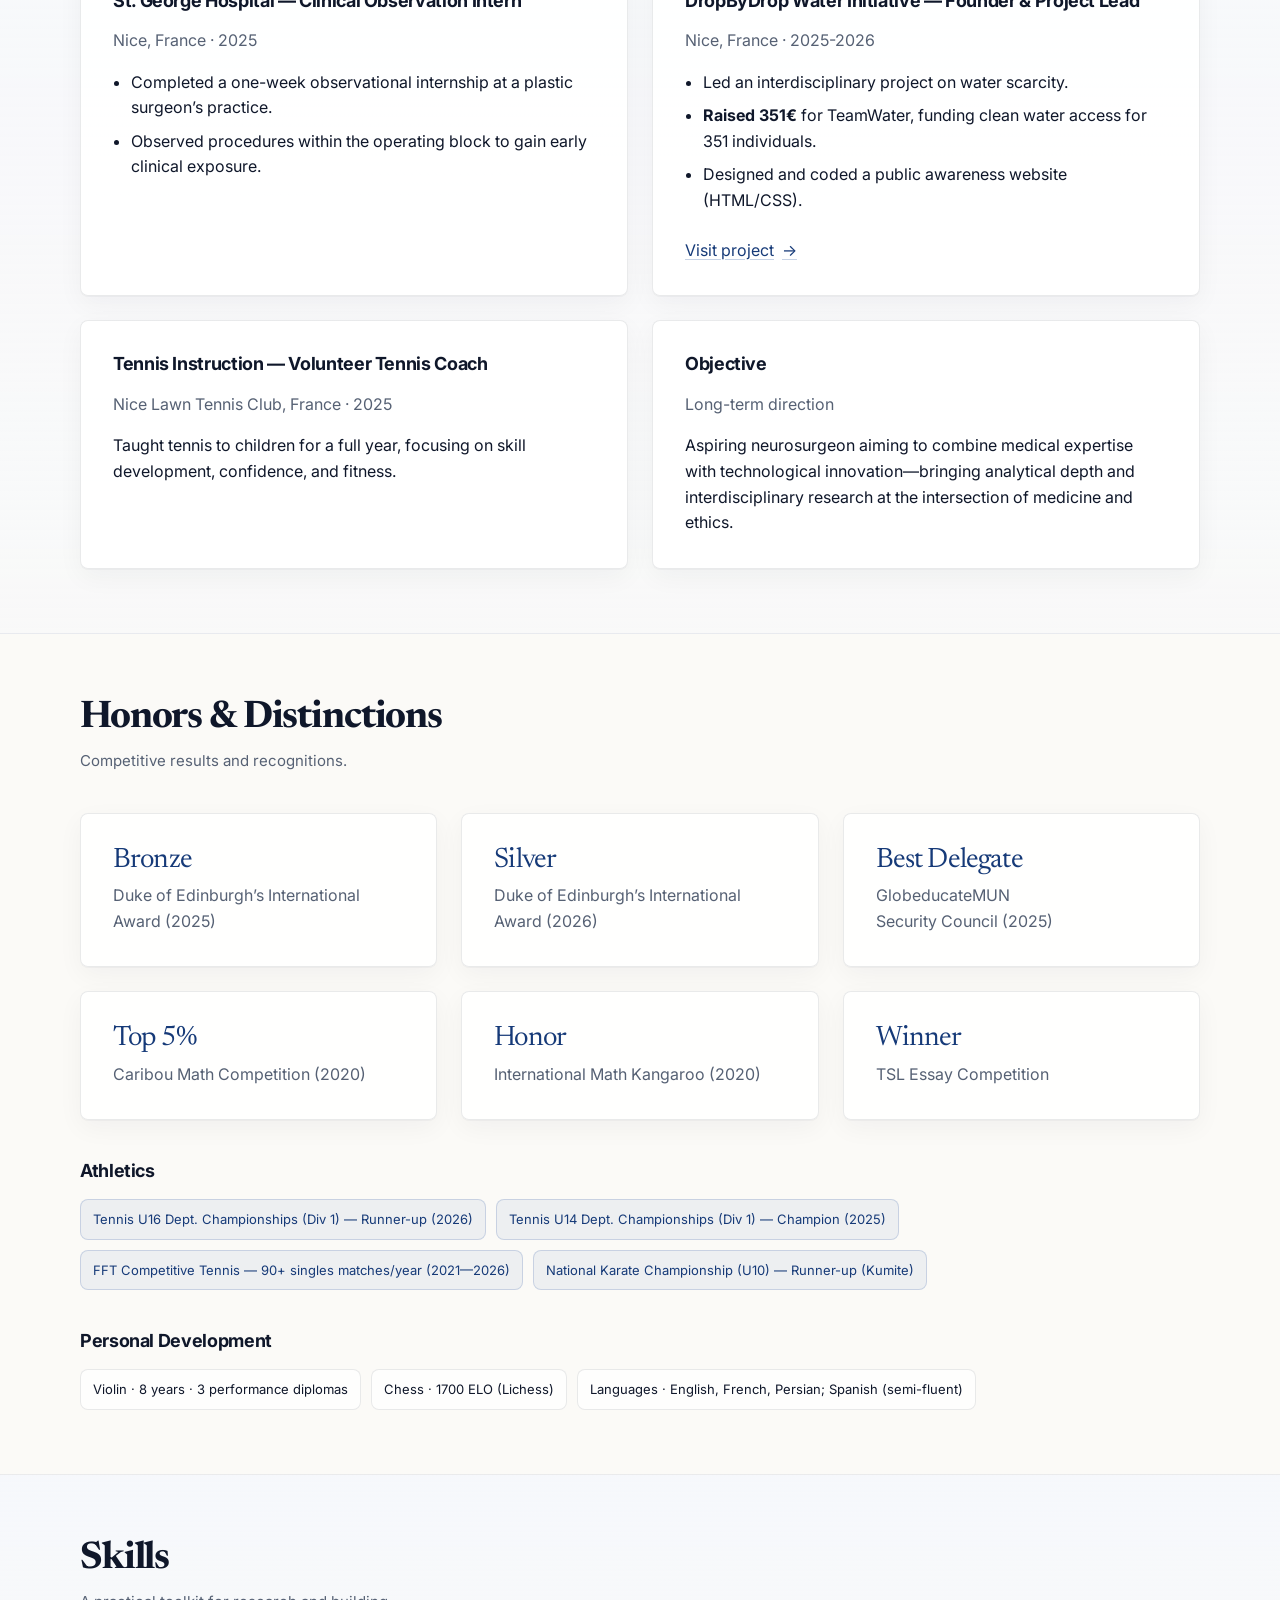
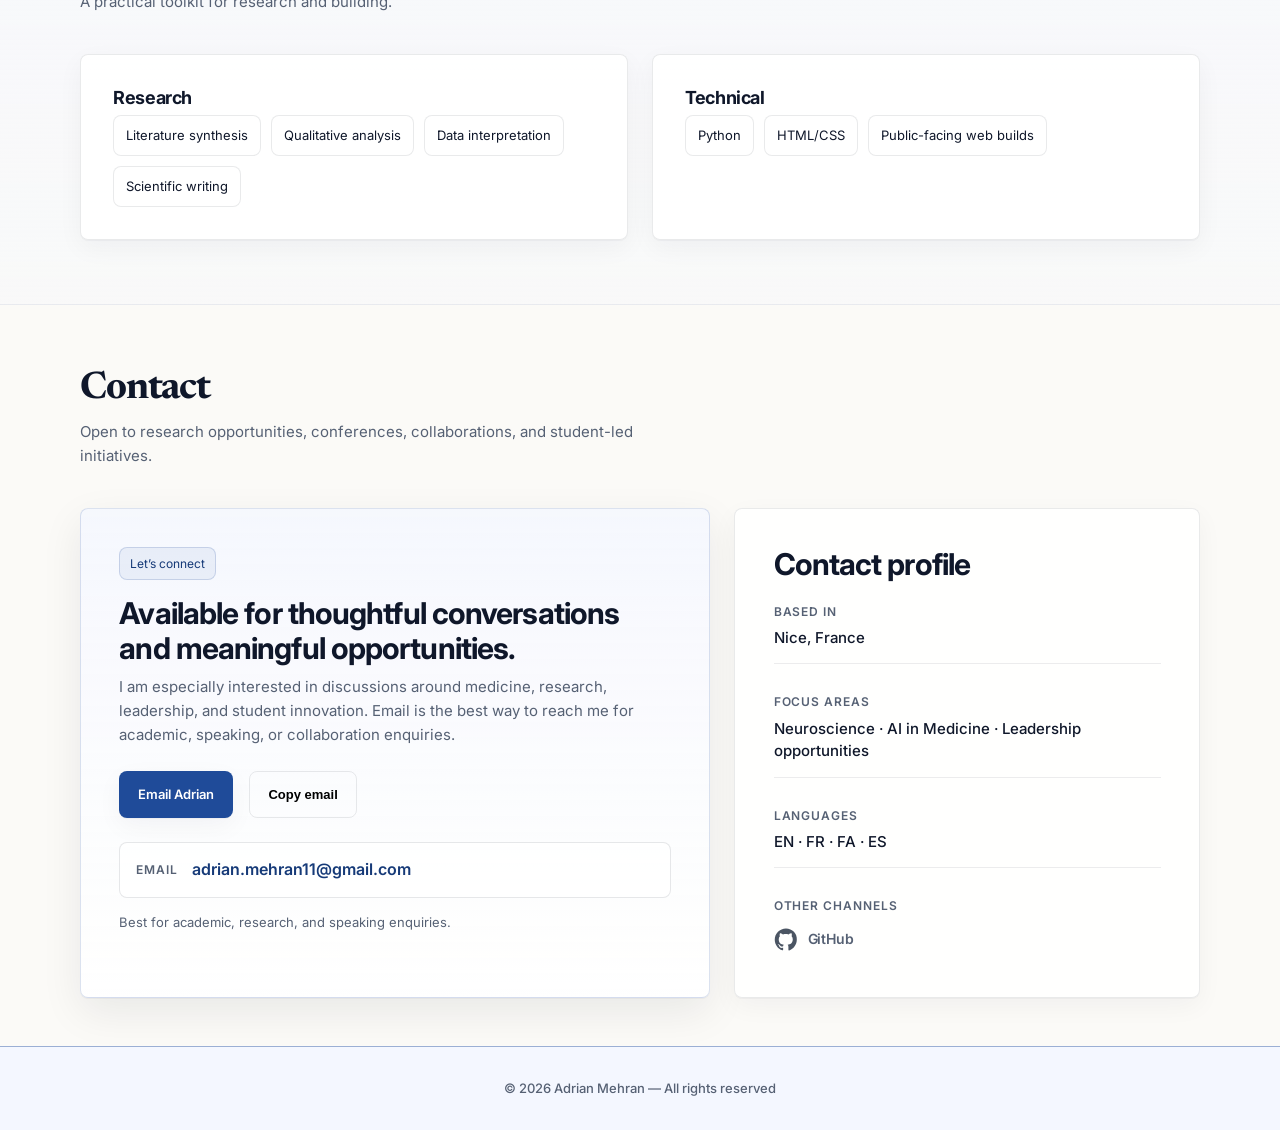
==== commit 2a9e916c: "Update website content and sitemap" ====
--- a/index.html
+++ b/index.html
@@ -323,7 +323,7 @@
                 Wrote <em>“Rethinking Fair Share in a Shared World”</em>, applying ethical theory
                 to global policy analysis.
               </p>
-              <a class="textLink" href="assets/Adrian Mehran John Locke Essay 2025.pdf" target="_blank" rel="noreferrer">
+              <a class="textLink" href="assets/Adrian_Mehran_John_Locke_Essay_2025.pdf" target="_blank" rel="noreferrer">
                 <span data-i18n="research.essay.link">Read essay</span> <span aria-hidden="true">→</span>
               </a>
             </article>
@@ -331,7 +331,7 @@
             <article class="card card--hover reveal">
               <div class="pill" data-i18n="research.ted.pill">TED-Ed · 2021</div>
               <h3 data-i18n="research.ted.title">Robotic Surgery Presentation</h3>
-              <p class="muted" data-i18n="research.ted.meta">Guest Speaker · Global</p>
+              <p class="muted" data-i18n="research.ted.meta">Presenter and Speaker · Global</p>
               <p class="body" data-i18n="research.ted.body">
                 Researched and delivered a TED-Ed talk on the future of medicine and robotic
                 surgery.
@@ -356,7 +356,7 @@
             <article class="tItem reveal">
               <div class="tItem__time">2025</div>
               <div class="tItem__content">
-                <h3 data-i18n="leadership.conference.title">Globeducate Leadership Conference — Guest Speaker</h3>
+                <h3 data-i18n="leadership.conference.title">Globeducate Leadership Conference — Presenter and Speaker</h3>
                 <p class="muted" data-i18n="leadership.conference.meta">Madrid, Spain</p>
                 <p class="body" data-i18n="leadership.conference.body">
                   Selected as 1 of 4 students out of 42,000 globally to present on leadership and innovation.
@@ -379,9 +379,10 @@
             <article class="tItem reveal">
               <div class="tItem__time">2025—2026</div>
               <div class="tItem__content">
-                <h3 data-i18n="leadership.epp.title">European Pupil’s Parliament — Chairperson (EPP)</h3>
-                <p class="muted" data-i18n="leadership.epp.meta">Strasbourg, France / Remote</p>
-                <p class="body" data-i18n="leadership.epp.body">Presided over sessions on youth-led policy and European governance.</p>
+                <h3 data-i18n="leadership.epp.title">European Pupil’s Parliament — Chairperson of the EPP (European People's Party)</h3>
+                <p class="muted" data-i18n="leadership.epp.meta">European Parliament, Strasbourg, France</p>
+                <p class="body" data-i18n="leadership.epp.body">Served as Chairperson of the EPP in the ENG/FRA Committee, leading party coordination, directing
+                  legislative amendment work, chairing meetings, and shaping cross-party negotiation strategy.</p>
               </div>
             </article>
           </div>
@@ -411,7 +412,7 @@
             <article class="card reveal">
               <div class="card__top">
                 <h3 data-i18n="experience.water.title">DropByDrop Water Initiative — Founder & Project Lead</h3>
-                <p class="muted" data-i18n="experience.water.meta">Nice, France · 2025—2026</p>
+                <p class="muted" data-i18n="experience.water.meta">Nice, France · 2025-2026</p>
               </div>
               <ul class="list">
                 <li data-i18n="experience.water.item1">Led an interdisciplinary project on water scarcity.</li>
@@ -425,7 +426,7 @@
 
             <article class="card reveal">
               <div class="card__top">
-                <h3 data-i18n="experience.tennis.title">Tennis Instruction — Student Coach (Volunteering)</h3>
+                <h3 data-i18n="experience.tennis.title">Tennis Instruction — Volunteer Tennis Coach</h3>
                 <p class="muted" data-i18n="experience.tennis.meta">Nice Lawn Tennis Club, France · 2025</p>
               </div>
               <p class="body" data-i18n="experience.tennis.body">
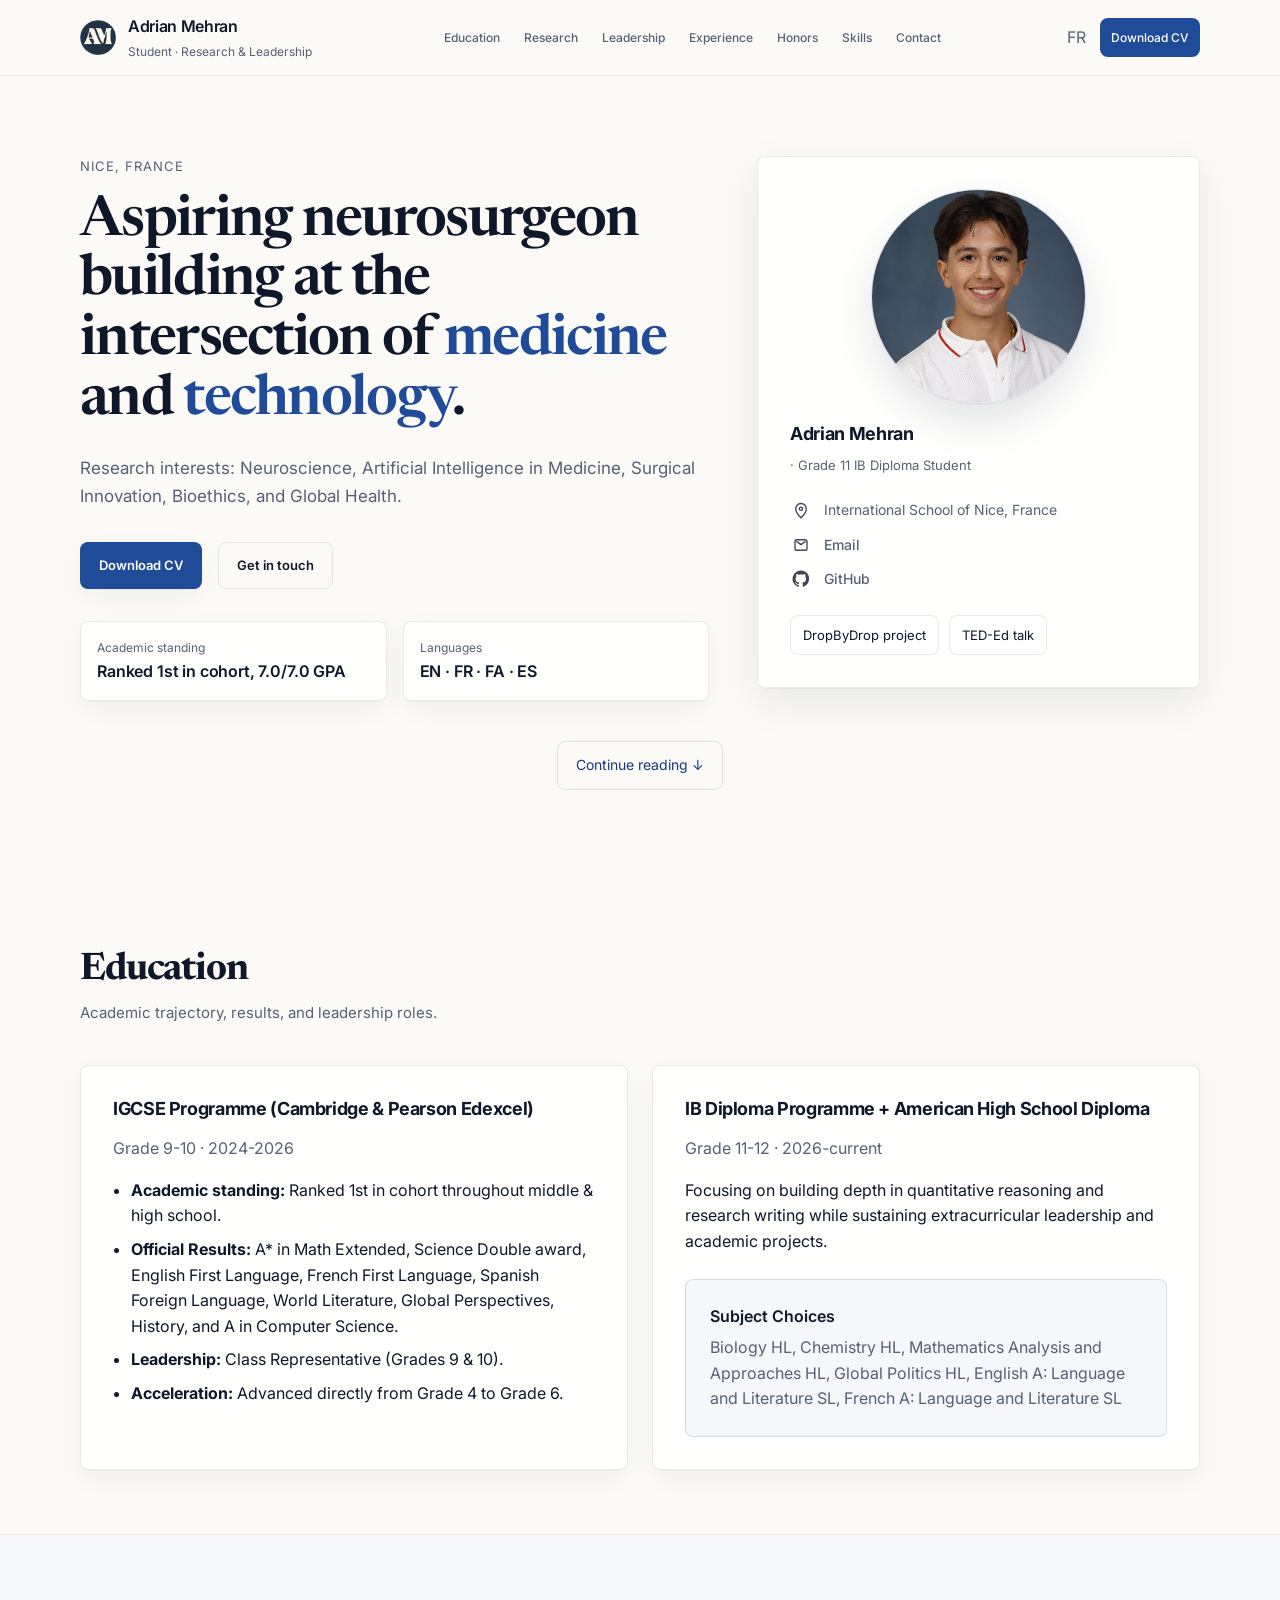
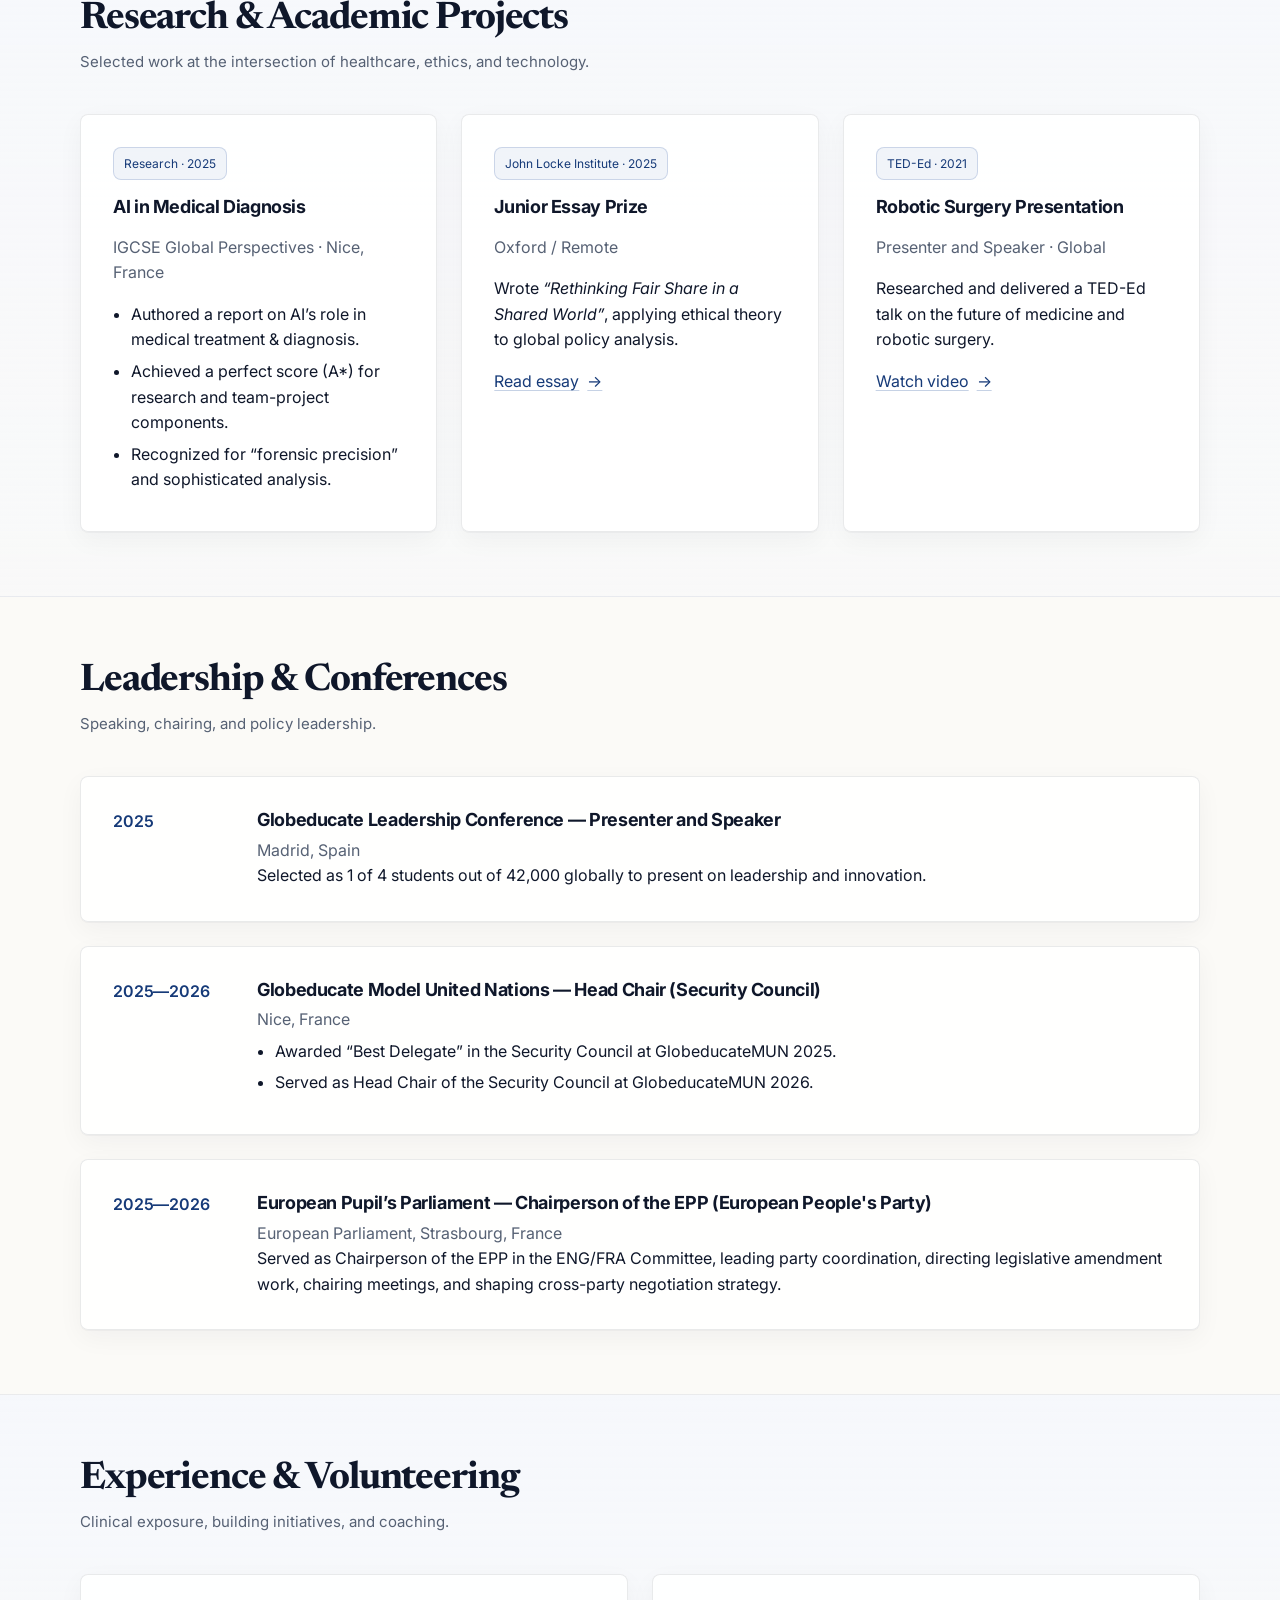
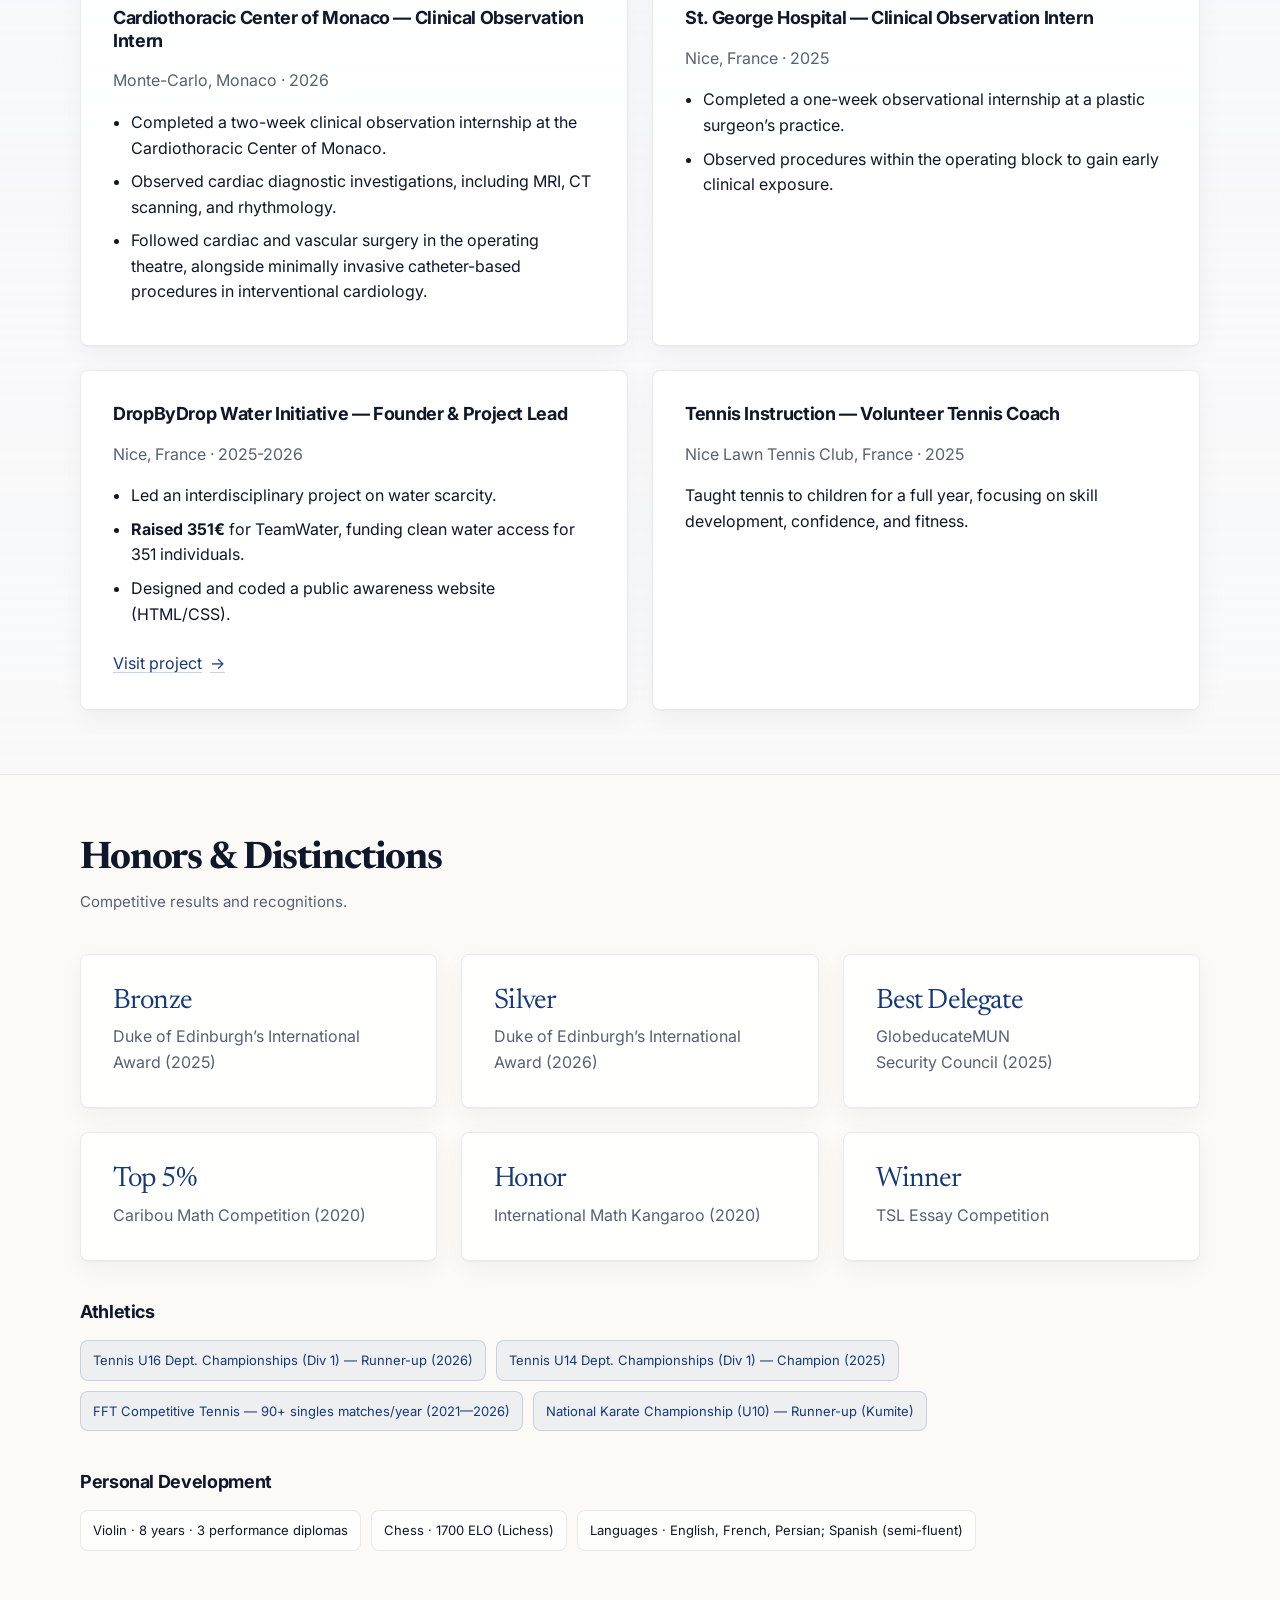
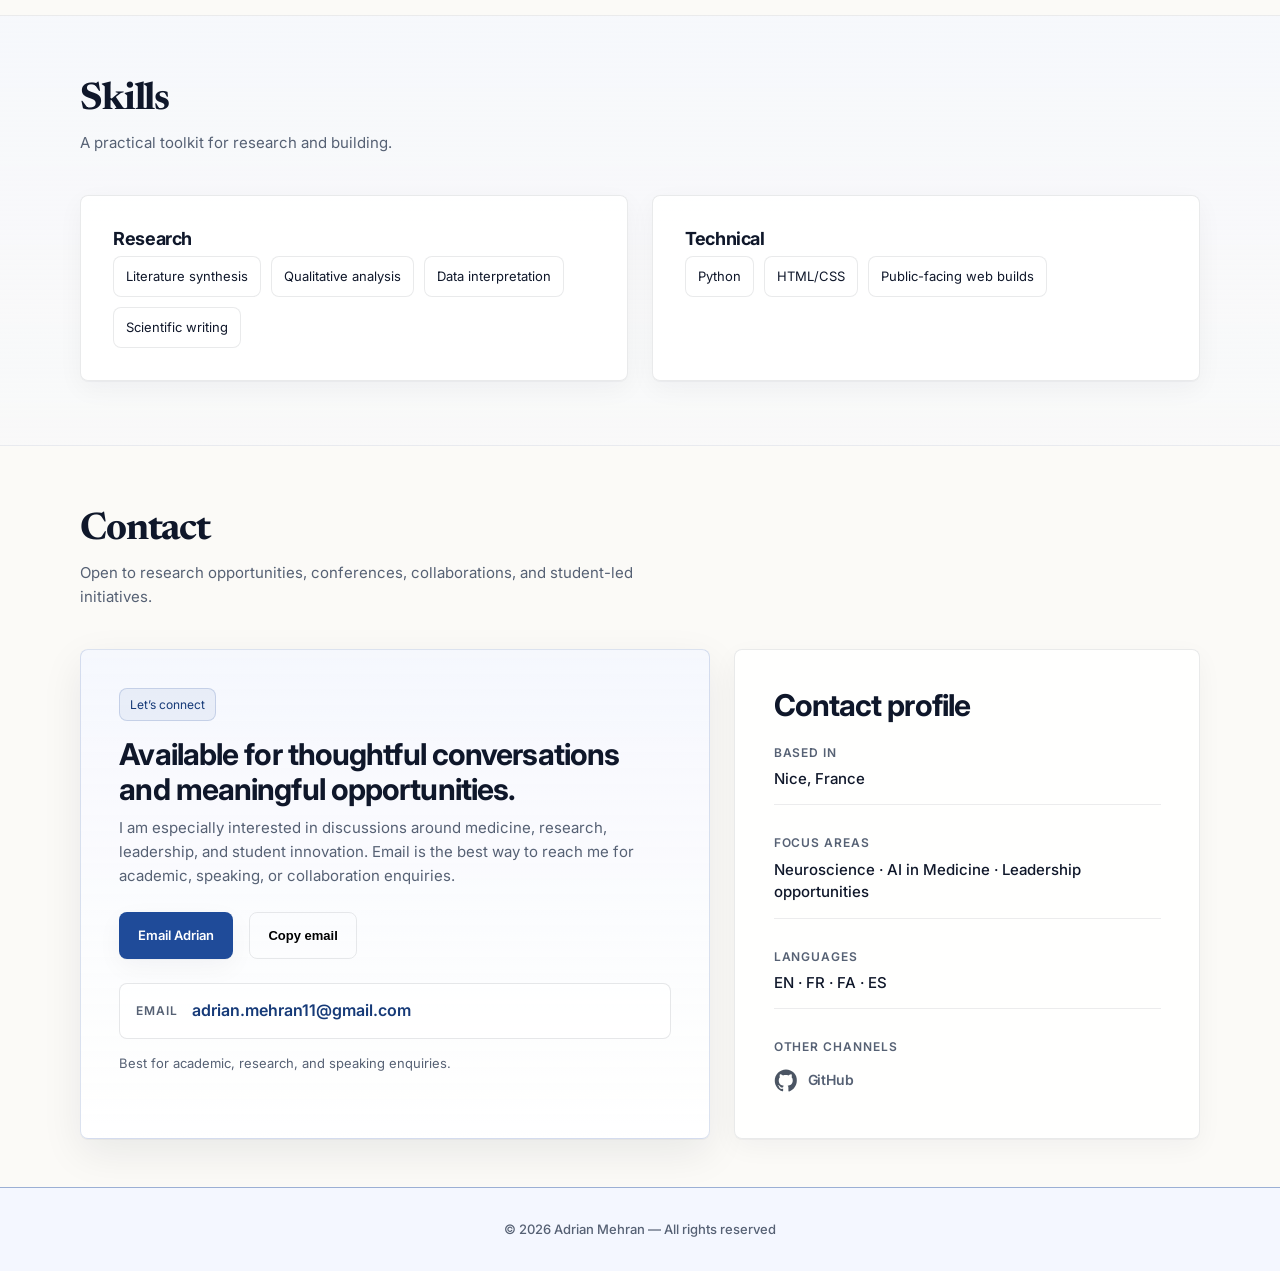
==== commit 883b6d0d: "Update school year and experience" ====
--- a/index.html
+++ b/index.html
@@ -6,7 +6,7 @@
     <title>Adrian Mehran</title>
     <meta
       name="description"
-      content="Adrian Mehran is a Grade 10 student in Nice, France, interested in neuroscience, AI in medicine, leadership, and global health. Explore his CV, research, and projects."
+      content="Adrian Mehran is a Grade 11 IB Diploma student in Nice, France, interested in neuroscience, AI in medicine, leadership, and global health. Explore his CV, research, and projects."
     />
     <link rel="canonical" href="https://adrianmehran.github.io/" />
     
@@ -170,9 +170,7 @@
               <div class="profileCard__body">
                 <h2 class="profileCard__name">Adrian Mehran</h2>
                 <p class="profileCard__role" data-i18n="profile.role">
-                  · Grade 10 IGCSE Student (2024—current)
-                  <br />
-                  · Candidate for IB Diploma Programme (2026—2028)
+                  · Grade 11 IB Diploma Student
                 </p>
 
                 <ul class="infoList" aria-label="Contact links" data-i18n-attr="aria-label:profile.contactLinks">
@@ -258,26 +256,26 @@
             <article class="card reveal">
               <div class="card__top">
                 <h3 data-i18n="education.igcse.title">IGCSE Programme (Cambridge & Pearson Edexcel)</h3>
-                <p class="muted" data-i18n="education.igcse.meta">Grade 9-10 · 2024-current</p>
+                <p class="muted" data-i18n="education.igcse.meta">Grade 9-10 · 2024-2026</p>
               </div>
               <ul class="list">
                 <li data-i18n="education.igcse.item1"><strong>Academic standing:</strong> Ranked 1st in cohort throughout middle & high school.</li>
                 <li>
                   <span data-i18n="education.igcse.item2">
-                  <strong>Key results:</strong> Math Extended (A*), Science Double Award (9/9),
-                  Computer Science (A*), English Language & Literature (A*), French First
-                  Language (A*).
+                  <strong>Official Results:</strong> A* in Math Extended, Science Double award,
+                  English First Language, French First Language, Spanish Foreign Language,
+                  World Literature, Global Perspectives, History, and A in Computer Science.
                   </span>
                 </li>
-                <li data-i18n="education.igcse.item3"><strong>Acceleration:</strong> Advanced directly from Grade 4 to Grade 6.</li>
-                <li data-i18n="education.igcse.item4"><strong>Leadership:</strong> Class Representative (Grades 9 & 10).</li>
+                <li data-i18n="education.igcse.item3"><strong>Leadership:</strong> Class Representative (Grades 9 & 10).</li>
+                <li data-i18n="education.igcse.item4"><strong>Acceleration:</strong> Advanced directly from Grade 4 to Grade 6.</li>
               </ul>
             </article>
 
             <article class="card reveal">
               <div class="card__top">
                 <h3 data-i18n="education.ib.title">IB Diploma Programme + American High School Diploma</h3>
-                <p class="muted" data-i18n="education.ib.meta">Grade 11-12 · 2026-2028</p>
+                <p class="muted" data-i18n="education.ib.meta">Grade 11-12 · 2026-current</p>
               </div>
               <p class="body" data-i18n="education.ib.body">
                 Focusing on building depth in quantitative reasoning and research writing while
@@ -287,7 +285,8 @@
               <div class="callout">
                 <div class="callout__title" data-i18n="education.ib.subjectsTitle">Subject Choices</div>
                 <p class="callout__text" data-i18n="education.ib.subjects">
-                  Biology HL, Chemistry HL, Mathematics AA HL, Psychology HL, English A SL, French A SL
+                  Biology HL, Chemistry HL, Mathematics Analysis and Approaches HL, Global Politics HL,
+                  English A: Language and Literature SL, French A: Language and Literature SL
                 </p>
               </div>
             </article>
@@ -310,7 +309,7 @@
               <p class="muted" data-i18n="research.ai.meta">IGCSE Global Perspectives · Nice, France</p>
               <ul class="list list--tight">
                 <li data-i18n="research.ai.item1">Authored a report on AI’s role in medical treatment & diagnosis.</li>
-                <li data-i18n="research.ai.item2">Achieved a perfect mock score (A*) for research and team-project components.</li>
+                <li data-i18n="research.ai.item2">Achieved a perfect score (A*) for research and team-project components.</li>
                 <li data-i18n="research.ai.item3">Recognized for “forensic precision” and sophisticated analysis.</li>
               </ul>
             </article>
@@ -400,6 +399,18 @@
           <div class="grid2">
             <article class="card reveal">
               <div class="card__top">
+                <h3 data-i18n="experience.monaco.title">Cardiothoracic Center of Monaco — Clinical Observation Intern</h3>
+                <p class="muted" data-i18n="experience.monaco.meta">Monte-Carlo, Monaco · 2026</p>
+              </div>
+              <ul class="list">
+                <li data-i18n="experience.monaco.item1">Completed a two-week clinical observation internship at the Cardiothoracic Center of Monaco.</li>
+                <li data-i18n="experience.monaco.item2">Observed cardiac diagnostic investigations, including MRI, CT scanning, and rhythmology.</li>
+                <li data-i18n="experience.monaco.item3">Followed cardiac and vascular surgery in the operating theatre, alongside minimally invasive catheter-based procedures in interventional cardiology.</li>
+              </ul>
+            </article>
+
+            <article class="card reveal">
+              <div class="card__top">
                 <h3 data-i18n="experience.hospital.title">St. George Hospital — Clinical Observation Intern</h3>
                 <p class="muted" data-i18n="experience.hospital.meta">Nice, France · 2025</p>
               </div>
@@ -432,18 +443,6 @@
               <p class="body" data-i18n="experience.tennis.body">
                 Taught tennis to children for a full year, focusing on skill development,
                 confidence, and fitness.
-              </p>
-            </article>
-
-            <article class="card reveal">
-              <div class="card__top">
-                <h3 data-i18n="experience.objective.title">Objective</h3>
-                <p class="muted" data-i18n="experience.objective.meta">Long-term direction</p>
-              </div>
-              <p class="body" data-i18n="experience.objective.body">
-                Aspiring neurosurgeon aiming to combine medical expertise with technological
-                innovation—bringing analytical depth and interdisciplinary research at the
-                intersection of medicine and ethics.
               </p>
             </article>
           </div>
